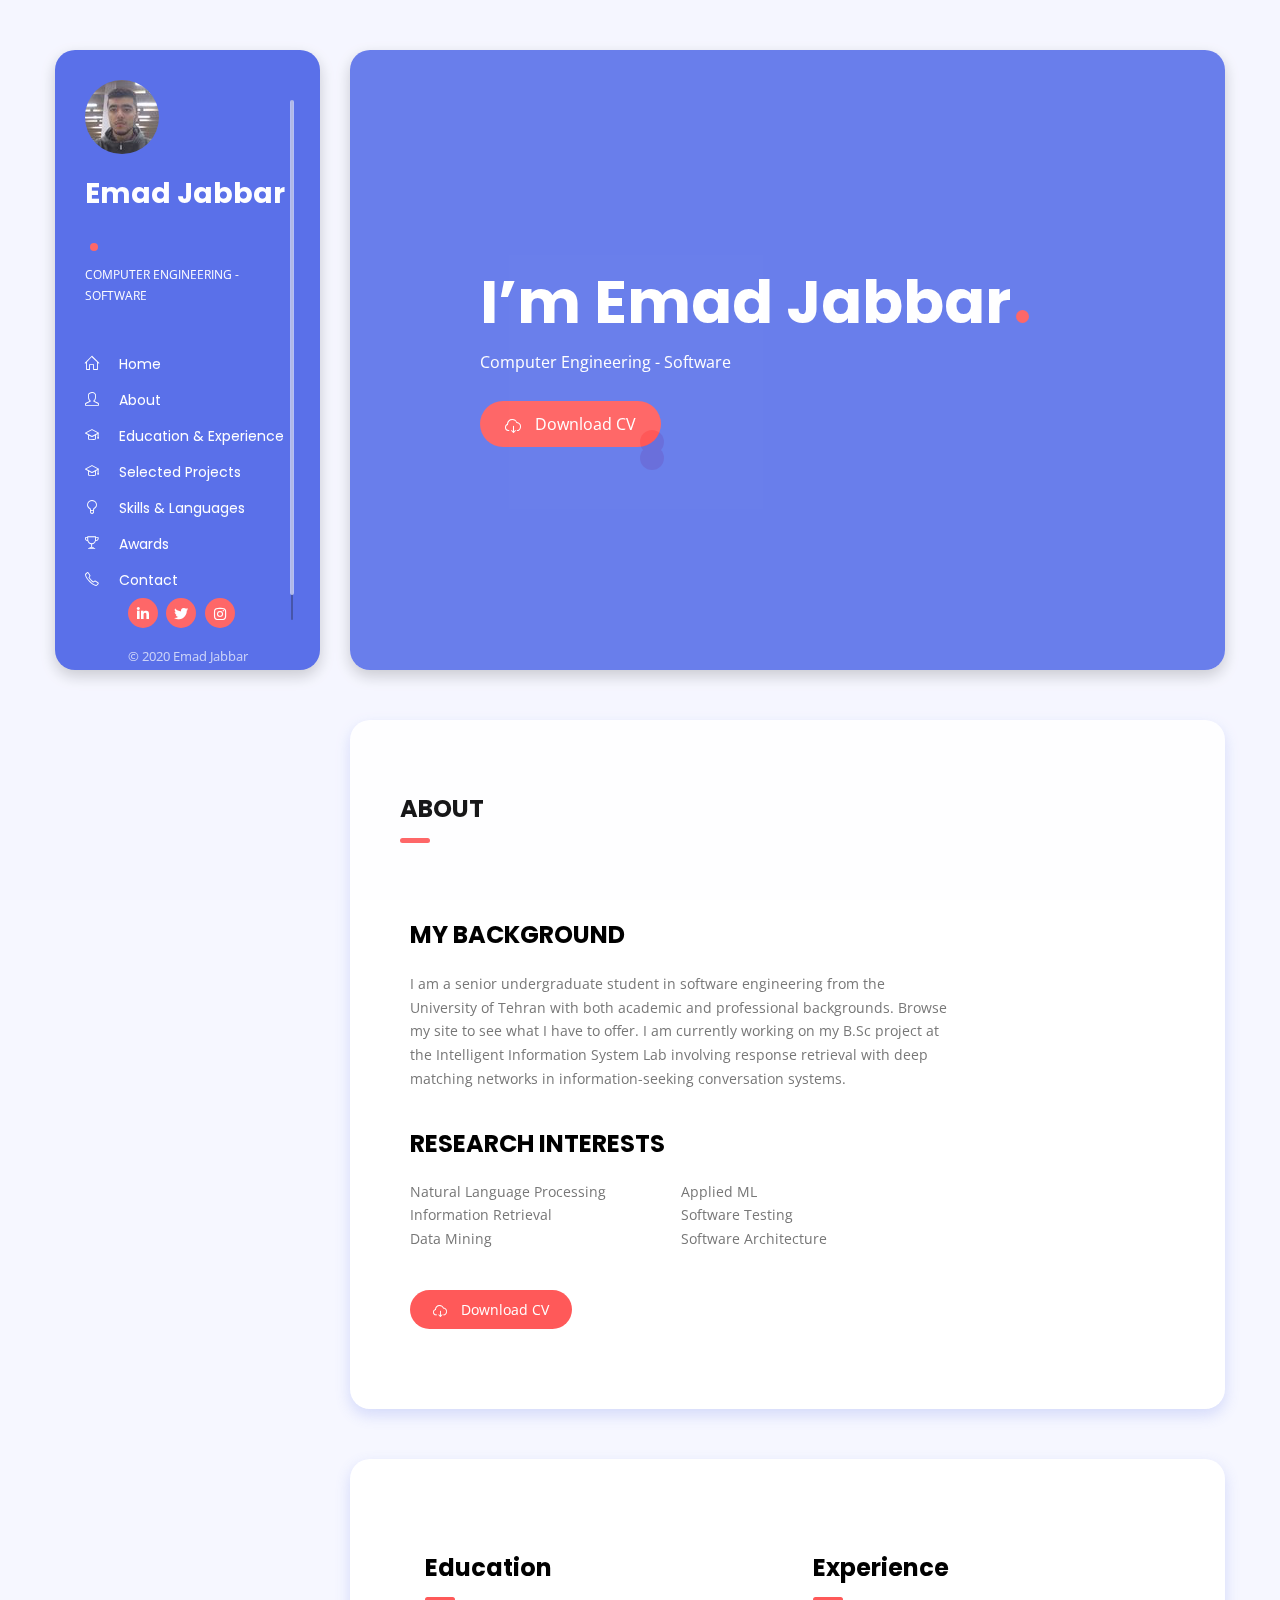
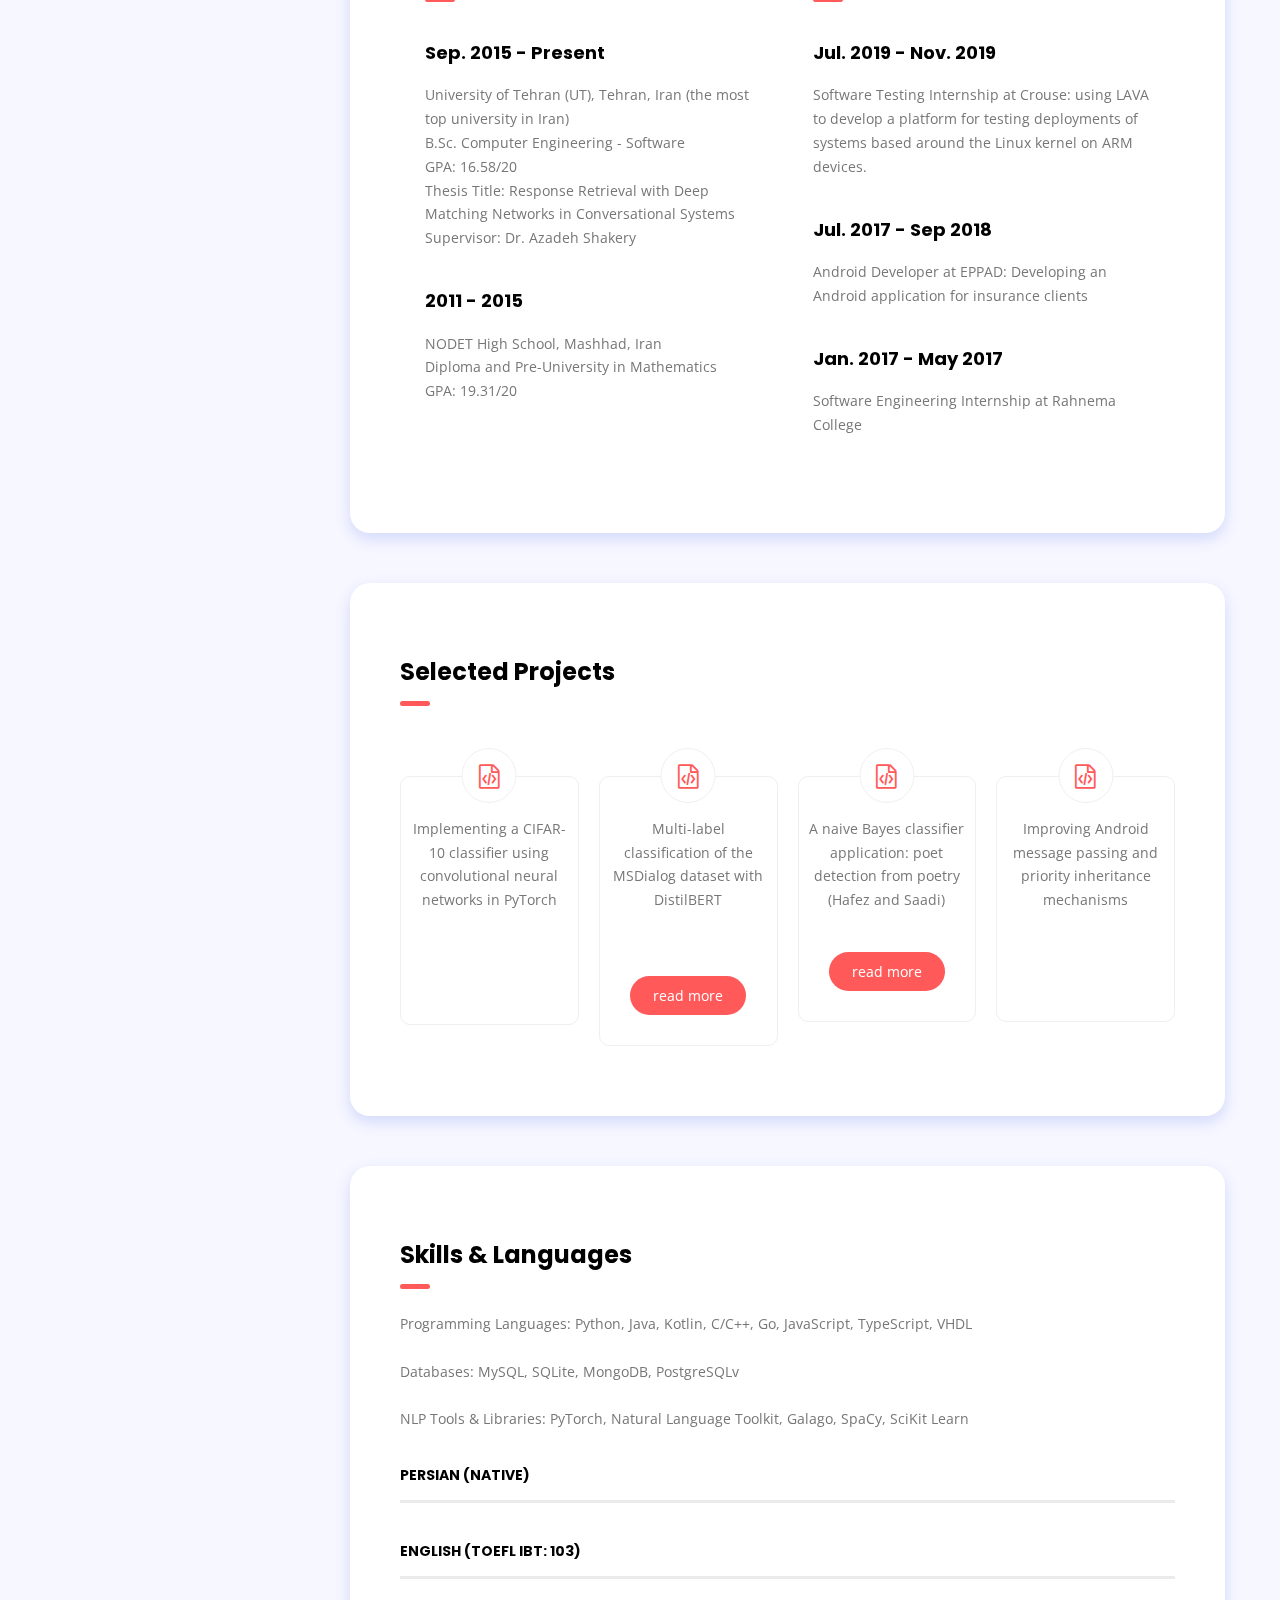
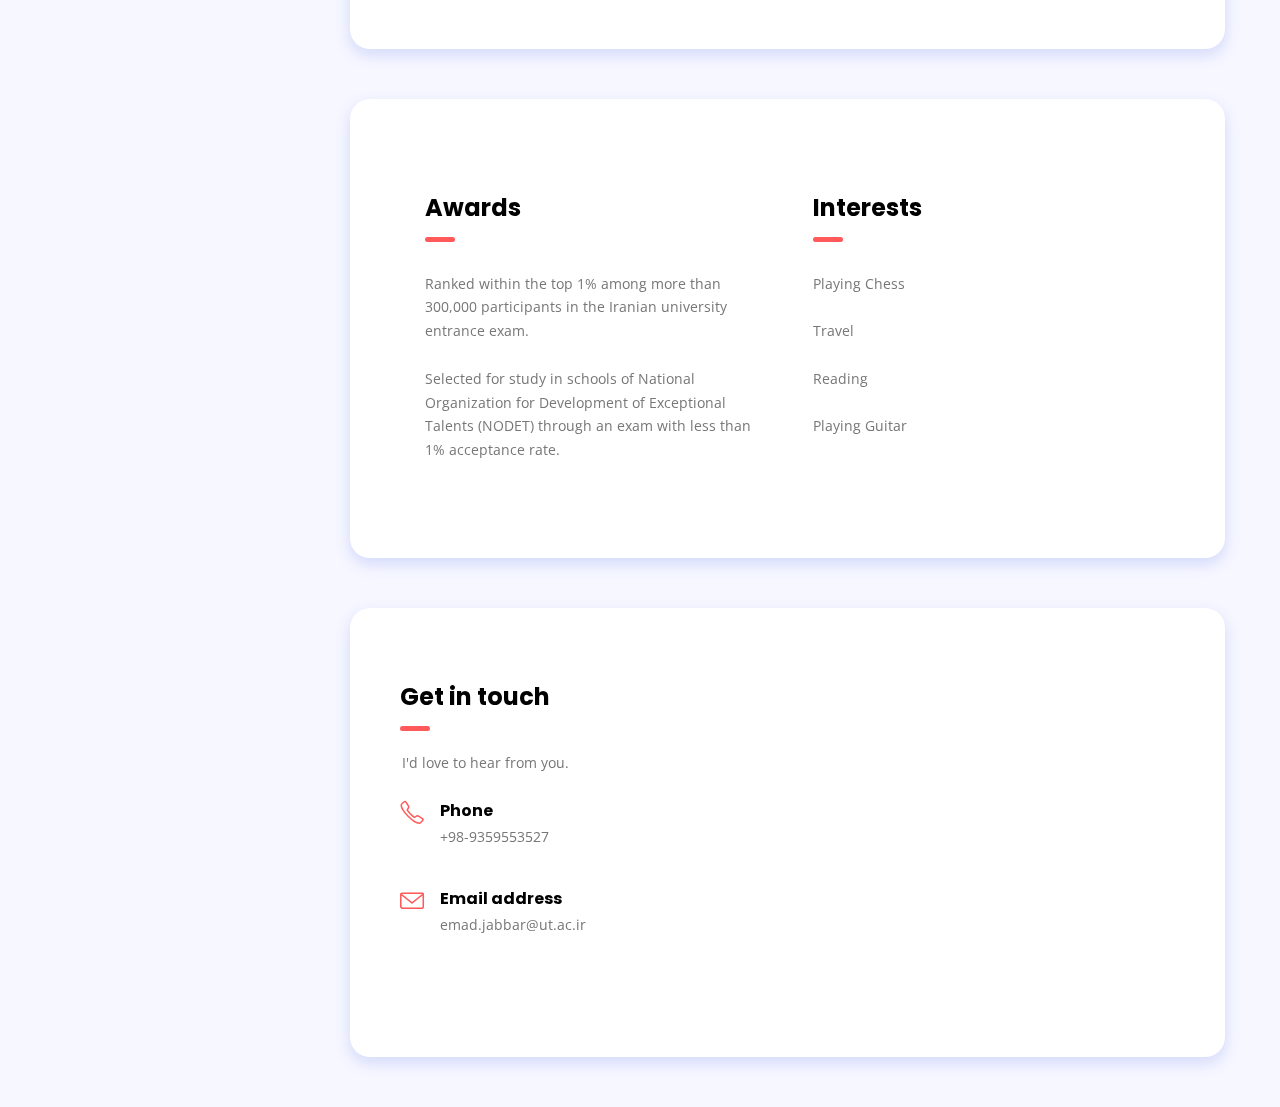
==== index.html @ 661ddefa "lunch website." ====
<!DOCTYPE html>
<html lang="en-US">
<head>
    <meta charset="UTF-8">
    <meta name="viewport" content="width=device-width, initial-scale=1.0">
    <meta http-equiv="X-UA-Compatible" content="IE=edge">
    <link type="text/css" media="all"
          href="wp-content/cache/autoptimize/css/autoptimize_ffd2f6ac1653e947fa9b011e694b544e.css" rel="stylesheet"/>
    <title>Emad Jabbar</title>
    <link rel='dns-prefetch' href='https://fonts.googleapis.com'/>
    <link rel='dns-prefetch' href='https://s.w.org'/>
    <link rel='stylesheet' id='bako-fonts-css'
          href='https://fonts.googleapis.com/css?family=Open+Sans%3A400%2C400i%2C600%2C600i%2C700%2C700i%7CPoppins%3A400%2C400i%2C500%2C500i%2C600%2C600i%2C700%2C700i&amp;ver=1.0.0'
          type='text/css' media='all'/>
    <link rel='stylesheet' id='elementor-global-css'
          href='wp-content/cache/autoptimize/css/autoptimize_single_8831acda318b14a90d5eeceb6f27456d-ver=1555987580.css'
          type='text/css' media='all'/>
    <link rel='stylesheet' id='elementor-post-8-css'
          href='wp-content/cache/autoptimize/css/autoptimize_single_4321933db29f1d79e04d80622da5421e-ver=1555987581.css'
          type='text/css' media='all'/>
    <link rel='stylesheet' id='google-fonts-1-css'
          href='https://fonts.googleapis.com/css?family=Roboto%3A100%2C100italic%2C200%2C200italic%2C300%2C300italic%2C400%2C400italic%2C500%2C500italic%2C600%2C600italic%2C700%2C700italic%2C800%2C800italic%2C900%2C900italic%7CRoboto+Slab%3A100%2C100italic%2C200%2C200italic%2C300%2C300italic%2C400%2C400italic%2C500%2C500italic%2C600%2C600italic%2C700%2C700italic%2C800%2C800italic%2C900%2C900italic%7CPoppins%3A100%2C100italic%2C200%2C200italic%2C300%2C300italic%2C400%2C400italic%2C500%2C500italic%2C600%2C600italic%2C700%2C700italic%2C800%2C800italic%2C900%2C900italic%7COpen+Sans%3A100%2C100italic%2C200%2C200italic%2C300%2C300italic%2C400%2C400italic%2C500%2C500italic%2C600%2C600italic%2C700%2C700italic%2C800%2C800italic%2C900%2C900italic&amp;ver=5.1.4'
          type='text/css' media='all'/>
    <script type='text/javascript' src='wp-includes/js/jquery/jquery-ver=1.12.4.js'></script>
    <link rel='https://api.w.org/' href='wp-json/index.json'/>
    <link rel="EditURI" type="application/rsd+xml" title="RSD" href="xmlrpc.php-rsd.xml"/>
    <link rel="wlwmanifest" type="application/wlwmanifest+xml" href="wp-includes/wlwmanifest.xml"/>
    <meta name="generator" content="WordPress 5.1.4"/>
    <link rel="canonical" href="index.html"/>
    <link rel='shortlink' href='index.html'/>

    <link rel="icon" href="wp-content/static/ej.png" sizes="32x32"/>
    <link rel="icon" href="wp-content/static/ej.png" sizes="192x192"/>
    <link rel="apple-touch-icon-precomposed" href="wp-content/static/ej.png"/>
    <meta name="msapplication-TileImage" content="wp-content/static/ej.png"/>
</head>
<body class="home page-template page-template-page-onepage page-template-page-onepage-php page page-id-8 elementor-default elementor-page elementor-page-8">
<div id="preloader">
    <div class="outer">
        <div class="spinner">
            <div class="dot1"></div>
            <div class="dot2"></div>
        </div>
    </div>
</div>
<div class="site-wrapper">
    <div class="mobile-header py-2 px-3 mt-4">
        <button class="menu-icon mr-2"><span></span> <span></span> <span></span></button>
        <a href="index.html" class="logo">
            <noscript><img src="./wp-content/static/ej.png" alt="Emad Jabbar" class="circle"/></noscript>
            <img src='data:image/svg+xml,%3Csvg%20xmlns=%22http://www.w3.org/2000/svg%22%20viewBox=%220%200%20%20%22%3E%3C/svg%3E'
                 data-src="./wp-content/static/ej.png" alt="Emad Jabbar" class="lazyload circle"/></a> <a
            href="index.html" class="site-title dot ml-2">Emad Jabbar</a></div>
    <header class="left float-left shadow-dark" id="header">
        <button type="button" class="close" aria-label="Close"><span aria-hidden="true">&times;</span></button>
        <div class="header-inner d-flex align-items-start flex-column"><a href="index.html">
            <img class="lazyload"
                 src='data:image/svg+xml,%3Csvg%20xmlns=%22http://www.w3.org/2000/svg%22%20viewBox=%220%200%20%20%22%3E%3C/svg%3E'
                 data-src="./wp-content/static/ej.png" alt="Emad Jabbar"/></a> <a
                href="index.html" class="site-title dot mt-3">Emad Jabbar</a> <span
                class="site-slogan">Computer Engineering - Software</span>
            <nav>
                <ul id="menu-one-page-menu" class="vertical-menu onepage-menu">
                    <li id="menu-item-13" class="menu-item menu-item-type-custom menu-item-object-custom menu-item-13">
                        <a href="#home"><i class="icon-home"></i>Home</a></li>
                    <li id="menu-item-14" class="menu-item menu-item-type-custom menu-item-object-custom menu-item-14">
                        <a href="#about"><i class="icon-user"></i>About</a></li>
                    <li id="menu-item-17" class="menu-item menu-item-type-custom menu-item-object-custom menu-item-17">
                        <a href="#resume"><i class="icon-graduation"></i>Education & Experience</a></li>
                    <li id="menu-item-16" class="menu-item menu-item-type-custom menu-item-object-custom menu-item-16">
                        <a href="#services"><i class="icon-graduation"></i>Selected Projects</a></li>
                    <li id="menu-item-15" class="menu-item menu-item-type-custom menu-item-object-custom menu-item-15">
                        <a href="#skills"><i class="icon-bulb"></i>Skills & Languages</a></li>
                    <li id="menu-item-18" class="menu-item menu-item-type-custom menu-item-object-custom menu-item-18">
                        <a href="#blog"><i class="icon-trophy"></i>Awards</a></li>
                    <li id="menu-item-19" class="menu-item menu-item-type-custom menu-item-object-custom menu-item-19">
                        <a href="#contact"><i class="icon-phone"></i>Contact</a></li>
                </ul>
            </nav>
            <div class="footer mt-auto" style="margin-left: auto;
    margin-right: auto;">
                <ul class="social-icons list-inline">
                    <li class="list-inline-item"><a href="https://www.linkedin.com/in/emad-jabbar-7a3659b6" target="_blank"> <i
                            class="fab fa-linkedin"></i> </a></li>
                    <li class="list-inline-item"><a href="https://twitter.com/_emad_jabbar" target="_blank"> <i
                            class="fab fa-twitter"></i> </a></li>
                    <li class="list-inline-item"><a href="https://www.instagram.com/emad_jabbar97/" target="_blank"> <i
                            class="fab fa-instagram"></i> </a></li>
                </ul>
                <span class="copyright"> © 2020 Emad Jabbar </span></div>
        </div>
    </header>
    <main class="content float-right">
        <div data-elementor-type="post" data-elementor-id="8" class="elementor elementor-8"
             data-elementor-settings="[]">
            <div class="elementor-inner">
                <div class="elementor-section-wrap">
                    <section
                            class="elementor-element elementor-element-bf95336 elementor-section-height-min-height shadow-dark elementor-section-boxed elementor-section-height-default elementor-section-items-middle elementor-section elementor-top-section"
                            data-id="bf95336" data-element_type="section" id="home"
                            data-settings="{&quot;background_background&quot;:&quot;classic&quot;}">
                        <div class="elementor-background-overlay"></div>
                        <div class="elementor-container elementor-column-gap-default">
                            <div class="elementor-row">
                                <div class="elementor-element elementor-element-f2438ee elementor-column elementor-col-100 elementor-top-column"
                                     data-id="f2438ee" data-element_type="column">
                                    <div class="elementor-column-wrap  elementor-element-populated">
                                        <div class="elementor-widget-wrap">
                                            <div class="elementor-element elementor-element-3f69f3f elementor-widget__width-auto elementor-widget elementor-widget-heading"
                                                 data-id="3f69f3f" data-element_type="widget"
                                                 data-widget_type="heading.default">
                                                <div class="elementor-widget-container">
                                                    <h1 class="elementor-heading-title elementor-size-default">
                                                        I’m Emad Jabbar<span class="dot"></span></h1>
                                                </div>
                                            </div>
                                            <div class="elementor-element elementor-element-c15fb9f elementor-widget elementor-widget-text-editor"
                                                 data-id="c15fb9f" data-element_type="widget"
                                                 data-widget_type="text-editor.default">
                                                <div class="elementor-widget-container">
                                                    <div class="elementor-text-editor elementor-clearfix">
                                                        <p>
                                                            Computer Engineering - Software
                                                        </p></div>
                                                </div>
                                            </div>
                                            <div class="elementor-element elementor-element-62c7ffb elementor-widget__width-auto elementor-widget elementor-widget-Emad-button"
                                                 data-id="62c7ffb" data-element_type="widget"
                                                 data-widget_type="Emad-button.default">
                                                <div class="elementor-widget-container"><a href="./wp-content/static/CV.pdf"
                                                                                           class="btn btn-default btn-lg" download>
                                                    <i class="icon-cloud-download"></i> Download CV </a></div>
                                            </div>
                                            <div class="elementor-element elementor-element-113d6f7 elementor-widget__width-auto elementor-widget elementor-widget-Emad-button"
                                                 data-id="113d6f7" data-element_type="widget"
                                                 data-widget_type="Emad-button.default">

                                            </div>
                                        </div>
                                    </div>
                                </div>
                            </div>
                        </div>
                    </section>
                    <section
                            class="elementor-element elementor-element-6d67668 shadow-blue elementor-section-boxed elementor-section-height-default elementor-section-height-default elementor-section elementor-top-section"
                            data-id="6d67668" data-element_type="section" id="about"
                            data-settings="{&quot;background_background&quot;:&quot;classic&quot;}">
                        <div class="elementor-container elementor-column-gap-default">
                            <div class="elementor-row">
                                <div class="elementor-element elementor-element-ede915b elementor-column elementor-col-100 elementor-top-column"
                                     data-id="ede915b" data-element_type="column">
                                    <div class="elementor-column-wrap  elementor-element-populated">
                                        <div class="elementor-widget-wrap">
                                            <div class="elementor-element elementor-element-fd830f6 elementor-widget elementor-widget-Emad-section-title"
                                                 data-id="fd830f6" data-element_type="widget"
                                                 data-widget_type="Emad-section-title.default">
                                                <div class="elementor-widget-container"><h3 class="section-title">
                                                    ABOUT</h3></div>
                                            </div>
                                            <div class="elementor-element elementor-element-a93180a elementor-widget elementor-widget-spacer"
                                                 data-id="a93180a" data-element_type="widget"
                                                 data-widget_type="spacer.default">
                                                <div class="elementor-widget-container">
                                                    <div class="elementor-spacer">
                                                        <div class="elementor-spacer-inner"></div>
                                                    </div>
                                                </div>
                                            </div>
                                            <section
                                                    class="elementor-element elementor-element-28fff55 elementor-section-boxed elementor-section-height-default elementor-section-height-default elementor-section elementor-inner-section"
                                                    data-id="28fff55" data-element_type="section">
                                                <div class="elementor-container elementor-column-gap-default">
                                                    <div class="elementor-row">
                                                        <div class="elementor-element elementor-element-cad0286 elementor-column elementor-col-66 elementor-inner-column"
                                                             data-id="cad0286" data-element_type="column">
                                                            <div class="elementor-column-wrap  elementor-element-populated">
                                                                <div class="elementor-widget-wrap">
                                                                    <div class="elementor-element elementor-element-9c6553d elementor-widget elementor-widget-heading"
                                                                         data-id="9c6553d" data-element_type="widget"
                                                                         data-widget_type="heading.default">
                                                                        <div class="elementor-widget-container"><h2
                                                                                class="elementor-heading-title elementor-size-default">
                                                                            MY BACKGROUND</h2></div>
                                                                    </div>
                                                                    <div class="elementor-element elementor-element-3737e0f elementor-widget elementor-widget-spacer"
                                                                         data-id="3737e0f" data-element_type="widget"
                                                                         data-widget_type="spacer.default">
                                                                        <div class="elementor-widget-container">
                                                                            <div class="elementor-spacer">
                                                                                <div class="elementor-spacer-inner"></div>
                                                                            </div>
                                                                        </div>
                                                                    </div>
                                                                    <div class="elementor-element elementor-element-9d2dba6 elementor-widget elementor-widget-text-editor"
                                                                         data-id="9d2dba6" data-element_type="widget"
                                                                         data-widget_type="text-editor.default">
                                                                        <div class="elementor-widget-container">
                                                                            <div class="elementor-text-editor elementor-clearfix">
                                                                                <p>I am a senior undergraduate student
                                                                                    in software engineering from the
                                                                                    University of Tehran with both
                                                                                    academic and professional
                                                                                    backgrounds. Browse my site to see
                                                                                    what I have to offer.

                                                                                    I am currently working on my B.Sc
                                                                                    project at the Intelligent
                                                                                    Information System Lab involving
                                                                                    response retrieval with deep
                                                                                    matching networks in
                                                                                    information-seeking conversation
                                                                                    systems.</p></div>
                                                                        </div>
                                                                    </div>

                                                                    <div class="elementor-element elementor-element-3737e0f elementor-widget elementor-widget-spacer"
                                                                         data-id="3737e0f" data-element_type="widget"
                                                                         data-widget_type="spacer.default">
                                                                        <div class="elementor-widget-container">
                                                                            <div class="elementor-spacer">
                                                                                <div class="elementor-spacer-inner"></div>
                                                                            </div>
                                                                        </div>
                                                                    </div>

                                                                    <div class="elementor-element elementor-element-9c6553d elementor-widget elementor-widget-heading"
                                                                         data-id="9c6553d" data-element_type="widget"
                                                                         data-widget_type="heading.default">
                                                                        <div class="elementor-widget-container"><h2
                                                                                class="elementor-heading-title elementor-size-default">
                                                                            RESEARCH INTERESTS</h2></div>
                                                                    </div>

                                                                    <div class="elementor-element elementor-element-9d2dba6 elementor-widget elementor-widget-text-editor"
                                                                         data-id="9d2dba6" data-element_type="widget"
                                                                         data-widget_type="text-editor.default">
                                                                        <div class="elementor-widget-container">
                                                                            <div class="elementor-text-editor elementor-clearfix">
                                                                                <div class="elementor-row">
                                                                                    <div class="elementor-element elementor-element-68da637 elementor-column elementor-col-50 elementor-inner-column"
                                                                                         data-id="68da637"
                                                                                         data-element_type="column">
                                                                                        <p><br>Natural Language
                                                                                            Processing

                                                                                            <br>Information Retrieval

                                                                                            <br>Data Mining
                                                                                        </p>
                                                                                    </div>
                                                                                    <div class="elementor-element elementor-element-c7591be elementor-column elementor-col-50 elementor-inner-column"
                                                                                         data-id="c7591be"
                                                                                         data-element_type="column">
                                                                                        <p>
                                                                                            <br>Applied ML

                                                                                            <br>Software Testing

                                                                                            <br>Software Architecture
                                                                                        </p>
                                                                                    </div>
                                                                                </div>
                                                                            </div>
                                                                        </div>
                                                                    </div>

                                                                    <div class="elementor-element elementor-element-e2cbf88 elementor-widget elementor-widget-spacer"
                                                                         data-id="e2cbf88" data-element_type="widget"
                                                                         data-widget_type="spacer.default">
                                                                        <div class="elementor-widget-container">
                                                                            <div class="elementor-spacer">
                                                                                <div class="elementor-spacer-inner"></div>
                                                                            </div>
                                                                        </div>
                                                                    </div>
                                                                    <div class="elementor-element elementor-element-7c95bda elementor-widget__width-auto elementor-widget elementor-widget-Emad-button"
                                                                         data-id="7c95bda" data-element_type="widget"
                                                                         data-widget_type="Emad-button.default">
                                                                        <div class="elementor-widget-container"><a
                                                                                href="./wp-content/static/CV.pdf" class="btn btn-default " download> <i
                                                                                class="icon-cloud-download"></i>
                                                                            Download CV </a></div>
                                                                    </div>
                                                                    <div class="elementor-element elementor-element-b436955 elementor-widget__width-auto elementor-widget elementor-widget-Emad-button"
                                                                         data-id="b436955" data-element_type="widget"
                                                                         data-widget_type="Emad-button.default">

                                                                    </div>
                                                                </div>
                                                            </div>
                                                        </div>
                                                    </div>
                                                </div>
                                            </section>
                                        </div>
                                    </div>
                                </div>
                            </div>
                        </div>
                    </section>
                    <section
                            class="elementor-element elementor-element-6035891 shadow-blue elementor-section-boxed elementor-section-height-default elementor-section-height-default elementor-section elementor-top-section"
                            data-id="6035891" data-element_type="section" id="resume"
                            data-settings="{&quot;background_background&quot;:&quot;classic&quot;}">
                        <div class="elementor-container elementor-column-gap-default">
                            <div class="elementor-row">
                                <div class="elementor-element elementor-element-622d1cb elementor-column elementor-col-100 elementor-top-column"
                                     data-id="622d1cb" data-element_type="column">
                                    <div class="elementor-column-wrap  elementor-element-populated">
                                        <div class="elementor-widget-wrap">
                                            <div class="elementor-element elementor-element-9d2dba6 elementor-widget elementor-widget-text-editor"
                                                 data-id="9d2dba6" data-element_type="widget"
                                                 data-widget_type="text-editor.default">
                                                <div class="elementor-widget-container">
                                                    <div class="elementor-text-editor elementor-clearfix">
                                                        <div class="elementor-row">
                                                            <div class="elementor-element elementor-element-68da637 elementor-column elementor-col-50 elementor-inner-column"
                                                                 data-id="68da637"
                                                                 data-element_type="column"
                                                                 style="margin-right: 25px;margin-left: 25px">

                                                                <div class="entry" style="margin-top: 20px">
                                                                    <div class="elementor-element elementor-element-2430684 elementor-widget elementor-widget-Emad-section-title"
                                                                         data-id="2430684" data-element_type="widget"
                                                                         data-widget_type="Emad-section-title.default">
                                                                        <div class="elementor-widget-container"><h3 class="section-title">
                                                                            Education</h3></div>
                                                                    </div>
                                                                    <div style="margin-top: 40px"><h4 class="mt-0" >Sep. 2015 - Present</h4>
                                                                        <p> University of Tehran (UT), Tehran, Iran (the most top university in Iran)

                                                                            <br>B.Sc. Computer Engineering - Software

                                                                            <br>GPA: 16.58/20

                                                                            <br>Thesis Title: Response Retrieval with Deep Matching Networks in Conversational Systems
                                                                            <br>Supervisor: Dr. Azadeh Shakery</p></div>

                                                                    <div style="margin-top: 40px"><h4 class="mt-0" >2011 - 2015</h4>
                                                                        <p>
                                                                            NODET High School, Mashhad, Iran

                                                                            <br>Diploma and Pre-University in Mathematics

                                                                            <br>GPA: 19.31/20</p></div>
                                                                </div>
                                                            </div>
                                                            <div class="elementor-element elementor-element-68da637 elementor-column elementor-col-50 elementor-inner-column"
                                                                 data-id="68da637"
                                                                 data-element_type="column"
                                                                 style="margin-right: 25px;margin-left: 25px">

                                                                <div class="entry" style="margin-top: 20px">
                                                                    <div class="elementor-element elementor-element-2430684 elementor-widget elementor-widget-Emad-section-title"
                                                                         data-id="2430684" data-element_type="widget"
                                                                         data-widget_type="Emad-section-title.default">
                                                                        <div class="elementor-widget-container"><h3 class="section-title">
                                                                            Experience</h3></div>
                                                                    </div>
                                                                    <div style="margin-top: 40px"><h4 class="mt-0" >Jul. 2019 - Nov. 2019</h4>
                                                                        <p>
                                                                            Software Testing Internship at Crouse: using LAVA to develop a platform for testing deployments of systems
                                                                            based around the Linux kernel on ARM devices.</p></div>

                                                                    <div style="margin-top: 40px"><h4 class="mt-0" >Jul. 2017 - Sep 2018</h4>
                                                                        <p>
                                                                            Android Developer at EPPAD: Developing an Android application for insurance clients

                                                                        </p></div>
                                                                    <div style="margin-top: 40px"><h4 class="mt-0" >Jan. 2017 - May 2017</h4>
                                                                        <p>
                                                                            Software Engineering Internship at Rahnema College

                                                                        </p></div>
                                                                </div>
                                                            </div>
                                                        </div>
                                                    </div>
                                                </div>
                                            </div>
                                            <!--                                            <div class="elementor-element elementor-element-dc80888 elementor-widget elementor-widget-Emad-timeline"-->
                                            <!--                                                 data-id="dc80888" data-element_type="widget"-->
                                            <!--                                                 data-widget_type="Emad-timeline.default">-->
                                            <!--                                                <div class="elementor-widget-container">-->
                                            <!--                                                    <div class="timeline">-->
                                            <!--                                                        <div class="entry">-->
                                            <!--                                                            <div class="title"><span>2019 - Present</span></div>-->
                                            <!--                                                            <div class="body"><h4 class="mt-0">Academic Degree</h4>-->
                                            <!--                                                                <p>Lorem ipsum dolor sit amet consectetuer adipiscing-->
                                            <!--                                                                    elit aenean commodo ligula eget dolor aenean-->
                                            <!--                                                                    massa.</p></div>-->
                                            <!--                                                        </div>-->
                                            <!--                                                        <div class="entry">-->
                                            <!--                                                            <div class="title"><span>2018 - 2015</span></div>-->
                                            <!--                                                            <div class="body"><h4 class="mt-0">Bachelor’s Degree</h4>-->
                                            <!--                                                                <p>Lorem ipsum dolor sit amet consectetuer adipiscing-->
                                            <!--                                                                    elit aenean commodo ligula eget dolor aenean-->
                                            <!--                                                                    massa.</p></div>-->
                                            <!--                                                        </div>-->
                                            <!--                                                        <div class="entry">-->
                                            <!--                                                            <div class="title"><span>2015 - 2012</span></div>-->
                                            <!--                                                            <div class="body"><h4 class="mt-0">Honours Degree</h4>-->
                                            <!--                                                                <p>Lorem ipsum dolor sit amet consectetuer adipiscing-->
                                            <!--                                                                    elit aenean commodo ligula eget dolor aenean-->
                                            <!--                                                                    massa.</p></div>-->
                                            <!--                                                        </div>-->
                                            <!--                                                        <span class="timeline-line"></span></div>-->
                                            <!--                                                </div>-->
                                            <!--                                            </div>-->
                                        </div>
                                    </div>
                                </div>
                            </div>
                        </div>
                    </section>
                    <section
                            class="elementor-element elementor-element-d37343a shadow-blue elementor-section-boxed elementor-section-height-default elementor-section-height-default elementor-section elementor-top-section"
                            data-id="d37343a" data-element_type="section" id="services"
                            data-settings="{&quot;background_background&quot;:&quot;classic&quot;}">
                        <div class="elementor-container elementor-column-gap-default">
                            <div class="elementor-row">
                                <div class="elementor-element elementor-element-816c7b4 elementor-column elementor-col-100 elementor-top-column"
                                     data-id="816c7b4" data-element_type="column">
                                    <div class="elementor-column-wrap  elementor-element-populated">
                                        <div class="elementor-widget-wrap">
                                            <div class="elementor-element elementor-element-f2334b4 elementor-widget elementor-widget-Emad-section-title"
                                                 data-id="f2334b4" data-element_type="widget"
                                                 data-widget_type="Emad-section-title.default">
                                                <div class="elementor-widget-container"><h3 class="section-title">
                                                    Selected Projects
                                                </h3></div>
                                            </div>
                                            <div class="elementor-element elementor-element-bcb34d9 elementor-widget elementor-widget-spacer"
                                                 data-id="bcb34d9" data-element_type="widget"
                                                 data-widget_type="spacer.default">
                                                <div class="elementor-widget-container">
                                                    <div class="elementor-spacer">
                                                        <div class="elementor-spacer-inner"></div>
                                                    </div>
                                                </div>
                                            </div>
                                            <section
                                                    class="elementor-element elementor-element-914e9ba elementor-section-full_width elementor-section-height-default elementor-section-height-default elementor-section elementor-inner-section"
                                                    data-id="914e9ba" data-element_type="section">
                                                <div class="elementor-container elementor-column-gap-default">
                                                    <div class="elementor-row">

                                                        <div class="elementor-column-wrap  elementor-element-populated" style="margin-left: 10px;margin-right: 10px">
                                                            <div class="elementor-widget-wrap">
                                                                <div class="elementor-element elementor-element-a68a87f elementor-widget elementor-widget-Emad-price"
                                                                     data-id="a68a87f" data-element_type="widget"
                                                                     data-widget_type="Emad-price.default">
                                                                    <div class="elementor-widget-container">
                                                                        <div class="price-item text-center "><i
                                                                                class="fa fa-file-code-o"></i>
                                                                            <div class="price-content">
                                                                                <p style="margin: 10px">Implementing a CIFAR-10 classifier using convolutional neural networks in PyTorch</p>
                                                                                <br>
                                                                            </div>
                                                                            <a href="#" class="btn btn-default" style="visibility: hidden"></a></div>
                                                                    </div>
                                                                </div>
                                                            </div>
                                                        </div>

                                                        <div class="elementor-column-wrap  elementor-element-populated" style="margin-left: 10px;margin-right: 10px">
                                                            <div class="elementor-widget-wrap">
                                                                <div class="elementor-element elementor-element-a68a87f elementor-widget elementor-widget-Emad-price"
                                                                     data-id="a68a87f" data-element_type="widget"
                                                                     data-widget_type="Emad-price.default">
                                                                    <div class="elementor-widget-container">
                                                                        <div class="price-item text-center "><i
                                                                                class="fa fa-file-code-o"></i>
                                                                            <div class="price-content">
                                                                                <p style="margin: 10px">Multi-label classification of the MSDialog dataset with DistilBERT <br><br></p>
                                                                            </div>
                                                                            <a href="projects/distill/index.html" class="btn btn-default">read more</a></div>
                                                                    </div>
                                                                </div>
                                                            </div>
                                                        </div>

                                                        <div class="elementor-column-wrap  elementor-element-populated" style="margin-left: 10px;margin-right: 10px">
                                                            <div class="elementor-widget-wrap">
                                                                <div class="elementor-element elementor-element-a68a87f elementor-widget elementor-widget-Emad-price"
                                                                     data-id="a68a87f" data-element_type="widget"
                                                                     data-widget_type="Emad-price.default">
                                                                    <div class="elementor-widget-container">
                                                                        <div class="price-item text-center "><i
                                                                                class="fa fa-file-code-o"></i>
                                                                            <div class="price-content">
                                                                                <p style="margin: 10px">A naive Bayes classifier application: poet detection from poetry (Hafez and Saadi)</p>
                                                                            </div>
                                                                            <a href="projects/naive/index.html" class="btn btn-default">read more</a></div>
                                                                    </div>
                                                                </div>
                                                            </div>
                                                        </div>
                                                        <div class="elementor-column-wrap  elementor-element-populated" style="margin-left: 10px;margin-right: 10px">
                                                            <div class="elementor-widget-wrap">
                                                                <div class="elementor-element elementor-element-a68a87f elementor-widget elementor-widget-Emad-price"
                                                                     data-id="a68a87f" data-element_type="widget"
                                                                     data-widget_type="Emad-price.default">
                                                                    <div class="elementor-widget-container">
                                                                        <div class="price-item text-center "><i
                                                                                class="fa fa-file-code-o"></i>
                                                                            <div class="price-content">
                                                                                <p style="margin: 10px">Improving Android message passing and priority inheritance mechanisms</p>
                                                                            </div>
                                                                            <a href="#" class="btn btn-default" style="visibility: hidden">Get
                                                                                Started</a></div>
                                                                    </div>
                                                                </div>
                                                            </div>
                                                        </div>

                                                    </div>
                                                </div>
                                            </section>
                                        </div>
                                    </div>
                                </div>
                            </div>
                        </div>
                    </section>
                    <section
                            class="elementor-element elementor-element-5db37a3 shadow-blue elementor-section-boxed elementor-section-height-default elementor-section-height-default elementor-section elementor-top-section"
                            data-id="5db37a3" data-element_type="section" id="skills"
                            data-settings="{&quot;background_background&quot;:&quot;classic&quot;}">
                        <div class="elementor-container elementor-column-gap-default">
                            <div class="elementor-row">
                                <div class="elementor-element elementor-element-beac6dc elementor-column elementor-col-100 elementor-top-column"
                                     data-id="beac6dc" data-element_type="column">
                                    <div class="elementor-column-wrap  elementor-element-populated">
                                        <div class="elementor-widget-wrap">
                                            <div class="elementor-element elementor-element-b29a76a elementor-widget elementor-widget-Emad-section-title"
                                                 data-id="b29a76a" data-element_type="widget"
                                                 data-widget_type="Emad-section-title.default">
                                                <div class="elementor-widget-container"><h3 class="section-title">Skills & Languages</h3></div>
                                            </div>
                                            <div class="elementor-element elementor-element-3695189 elementor-widget elementor-widget-text-editor"
                                                 data-id="3695189" data-element_type="widget"
                                                 data-widget_type="text-editor.default">
                                                <div class="elementor-widget-container">
                                                    <div class="elementor-text-editor elementor-clearfix"><p>
                                                        <br>Programming Languages: Python, Java, Kotlin, C/C++, Go, JavaScript, TypeScript, VHDL
                                                        <br>
                                                        <br>Databases: MySQL, SQLite, MongoDB, PostgreSQLv
                                                        <br>
                                                        <br>NLP Tools & Libraries: PyTorch, Natural Language Toolkit, Galago, SpaCy, SciKit Learn</p></div>
                                                </div>
                                            </div>
                                            <div class="elementor-element elementor-element-55337b5 elementor-widget elementor-widget-spacer"
                                                 data-id="55337b5" data-element_type="widget"
                                                 data-widget_type="spacer.default">
                                                <div class="elementor-widget-container">
                                                    <div class="elementor-spacer">
                                                        <div class="elementor-spacer-inner"></div>
                                                    </div>
                                                </div>
                                            </div>
                                            <section
                                                    class="elementor-element elementor-element-5c34dc1 elementor-section-boxed elementor-section-height-default elementor-section-height-default elementor-section elementor-inner-section"
                                                    data-id="5c34dc1" data-element_type="section">
                                                <div class="elementor-container elementor-column-gap-no">
                                                    <div class="elementor-row">
                                                        <div class="elementor-widget-wrap">
                                                            <div class="elementor-element elementor-element-d20b90f elementor-widget elementor-widget-Emad-skill"
                                                                 data-id="d20b90f" data-element_type="widget"
                                                                 data-widget_type="Emad-skill.default">
                                                                <div class="elementor-widget-container">
                                                                    <div class="skill-item">
                                                                        <div class="skill-info clearfix"><h4
                                                                                class="float-left mb-3 mt-0">
                                                                            Persian (Native)</h4>
                                                                        </div>
                                                                        <div class="progress">
                                                                            <div class="progress-bar"
                                                                                 role="progressbar"
                                                                                 aria-valuemin="0"
                                                                                 aria-valuemax="100"
                                                                                 aria-valuenow="100"></div>
                                                                        </div>
                                                                    </div>
                                                                </div>
                                                            </div>
                                                            <div class="elementor-element elementor-element-5ea9c25 elementor-widget elementor-widget-spacer"
                                                                 data-id="5ea9c25" data-element_type="widget"
                                                                 data-widget_type="spacer.default">
                                                                <div class="elementor-widget-container">
                                                                    <div class="elementor-spacer">
                                                                        <div class="elementor-spacer-inner"></div>
                                                                    </div>
                                                                </div>
                                                            </div>
                                                            <div class="elementor-element elementor-element-8f71e07 elementor-widget elementor-widget-Emad-skill"
                                                                 data-id="8f71e07" data-element_type="widget"
                                                                 data-widget_type="Emad-skill.default">
                                                                <div class="elementor-widget-container">
                                                                    <div class="skill-item">
                                                                        <div class="skill-info clearfix"><h4
                                                                                class="float-left mb-3 mt-0">
                                                                            English (Toefl iBT: 103)</h4>
                                                                        </div>
                                                                        <div class="progress">
                                                                            <div class="progress-bar"
                                                                                 role="progressbar"
                                                                                 aria-valuemin="0"
                                                                                 aria-valuemax="100"
                                                                                 aria-valuenow="95"></div>
                                                                        </div>
                                                                    </div>
                                                                </div>
                                                            </div>
                                                        </div>
                                                    </div>
                                                </div>
                                            </section>
                                        </div>
                                    </div>
                                </div>
                            </div>
                        </div>
                    </section>
                    <section
                            class="elementor-element elementor-element-c2eb944 shadow-blue elementor-section-boxed elementor-section-height-default elementor-section-height-default elementor-section elementor-top-section"
                            data-id="c2eb944" data-element_type="section" id="blog"
                            data-settings="{&quot;background_background&quot;:&quot;classic&quot;}">
                        <div class="elementor-container elementor-column-gap-default">
                            <div class="elementor-row">
                                <div class="elementor-element elementor-element-2c202f3 elementor-column elementor-col-100 elementor-top-column"
                                     data-id="2c202f3" data-element_type="column">
                                    <div class="elementor-column-wrap  elementor-element-populated">
                                        <div class="elementor-widget-wrap">
                                            <div class="elementor-row">
                                                <div class="elementor-element elementor-element-68da637 elementor-column elementor-col-50 elementor-inner-column"
                                                     data-id="68da637"
                                                     data-element_type="column"
                                                     style="margin-right: 25px;margin-left: 25px">

                                                    <div class="entry" style="margin-top: 20px">
                                                        <div class="elementor-element elementor-element-2430684 elementor-widget elementor-widget-Emad-section-title"
                                                             data-id="2430684" data-element_type="widget"
                                                             data-widget_type="Emad-section-title.default">
                                                            <div class="elementor-widget-container"><h3 class="section-title">
                                                                Awards</h3></div>
                                                        </div>
                                                        <p style="margin-top: 30px">
                                                            Ranked within the top 1% among more than 300,000 participants in the Iranian university entrance exam.
                                                            <br>
                                                            <br>
                                                            Selected for study in schools of National Organization for Development of Exceptional Talents (NODET) through an exam with less than 1% acceptance rate.</p>
                                                    </div>
                                                </div>
                                                <div class="elementor-element elementor-element-68da637 elementor-column elementor-col-50 elementor-inner-column"
                                                     data-id="68da637"
                                                     data-element_type="column"
                                                     style="margin-right: 25px;margin-left: 25px">

                                                    <div class="entry" style="margin-top: 20px">
                                                        <div class="elementor-element elementor-element-2430684 elementor-widget elementor-widget-Emad-section-title"
                                                             data-id="2430684" data-element_type="widget"
                                                             data-widget_type="Emad-section-title.default">
                                                            <div class="elementor-widget-container"><h3 class="section-title">
                                                                Interests</h3></div>
                                                        </div>
                                                        <p style="margin-top: 30px">
                                                            Playing Chess
                                                            <br>
                                                            <br>
                                                            Travel
                                                            <br>
                                                            <br>
                                                            Reading
                                                            <br>
                                                            <br>
                                                            Playing Guitar</p>
                                                    </div>
                                                </div>
                                            </div>
                                        </div>
                                    </div>
                                </div>
                            </div>
                        </div>
                    </section>
                    <section
                            class="elementor-element elementor-element-688b47d shadow-blue elementor-section-boxed elementor-section-height-default elementor-section-height-default elementor-section elementor-top-section"
                            data-id="688b47d" data-element_type="section" id="contact"
                            data-settings="{&quot;background_background&quot;:&quot;classic&quot;}">
                        <div class="elementor-container elementor-column-gap-default">
                            <div class="elementor-row">
                                <div class="elementor-element elementor-element-91ecb8a elementor-column elementor-col-100 elementor-top-column"
                                     data-id="91ecb8a" data-element_type="column">
                                    <div class="elementor-column-wrap  elementor-element-populated">
                                        <div class="elementor-widget-wrap">
                                            <div class="elementor-element elementor-element-59c6a94 elementor-widget elementor-widget-Emad-section-title"
                                                 data-id="59c6a94" data-element_type="widget"
                                                 data-widget_type="Emad-section-title.default">
                                                <div class="elementor-widget-container"><h3 class="section-title">Get in touch</h3></div>
                                                <p style="margin-top: 20px;margin-left: 12px">I'd love to hear from you.</p>
                                            </div>
                                            <section
                                                    class="elementor-element elementor-element-32eaa98 elementor-section-boxed elementor-section-height-default elementor-section-height-default elementor-section elementor-inner-section"
                                                    data-id="32eaa98" data-element_type="section">
                                                <div class="elementor-container elementor-column-gap-default">
                                                    <div class="elementor-row">
                                                        <div class="elementor-element elementor-element-3f4ccb2 elementor-column elementor-col-33 elementor-inner-column"
                                                             data-id="3f4ccb2" data-element_type="column">
                                                            <div class="elementor-column-wrap  elementor-element-populated">
                                                                <div class="elementor-widget-wrap">
                                                                    <div class="elementor-element elementor-element-fca804d elementor-widget elementor-widget-Emad-contact"
                                                                         data-id="fca804d" data-element_type="widget"
                                                                         data-widget_type="Emad-contact.default">
                                                                        <div class="elementor-widget-container">
                                                                            <div class="contact-info"><i
                                                                                    class="icon-phone"></i>
                                                                                <div class="details"><h5>Phone</h5>
                                                                                    <span>+98-9359553527</span></div>
                                                                            </div>
                                                                        </div>
                                                                    </div>
                                                                    <div class="elementor-element elementor-element-c5713f0 elementor-widget elementor-widget-spacer"
                                                                         data-id="c5713f0" data-element_type="widget"
                                                                         data-widget_type="spacer.default">
                                                                        <div class="elementor-widget-container">
                                                                            <div class="elementor-spacer">
                                                                                <div class="elementor-spacer-inner"></div>
                                                                            </div>
                                                                        </div>
                                                                    </div>
                                                                    <div class="elementor-element elementor-element-447fdff elementor-widget elementor-widget-Emad-contact"
                                                                         data-id="447fdff" data-element_type="widget"
                                                                         data-widget_type="Emad-contact.default">
                                                                        <div class="elementor-widget-container">
                                                                            <div class="contact-info"><i
                                                                                    class="icon-envelope"></i>
                                                                                <div class="details"><h5>Email address</h5>
                                                                                    <span>emad.jabbar@ut.ac.ir</span></div>
                                                                            </div>
                                                                        </div>
                                                                    </div>
                                                                    <div class="elementor-element elementor-element-e7f3dd5 elementor-widget elementor-widget-spacer"
                                                                         data-id="e7f3dd5" data-element_type="widget"
                                                                         data-widget_type="spacer.default">
                                                                        <div class="elementor-widget-container">
                                                                            <div class="elementor-spacer">
                                                                                <div class="elementor-spacer-inner"></div>
                                                                            </div>
                                                                        </div>
                                                                    </div>
                                                                </div>
                                                            </div>
                                                        </div>
                                                        <div class="elementor-element elementor-element-ad7c6f4 elementor-column elementor-col-66 elementor-inner-column"
                                                             data-id="ad7c6f4" data-element_type="column">
                                                            <div class="elementor-column-wrap  elementor-element-populated">
                                                                <div class="elementor-widget-wrap">
                                                                    <div class="elementor-element elementor-element-503edda elementor-widget elementor-widget-spacer"
                                                                         data-id="503edda" data-element_type="widget"
                                                                         data-widget_type="spacer.default">
                                                                        <div class="elementor-widget-container">
                                                                            <div class="elementor-spacer">
                                                                                <div class="elementor-spacer-inner"></div>
                                                                            </div>
                                                                        </div>
                                                                    </div>

                                                                </div>
                                                            </div>
                                                        </div>
                                                    </div>
                                                </div>
                                            </section>
                                        </div>
                                    </div>
                                </div>
                            </div>
                        </div>
                    </section>
                </div>
            </div>
        </div>
    </main>
</div>
<a href="javascript:" id="return-to-top"><i class="fa fa-chevron-up"></i></a>
<noscript>
    <style>.lazyload {
        display: none;
    }</style>
</noscript>
<script data-noptimize="1">window.lazySizesConfig = window.lazySizesConfig || {};
window.lazySizesConfig.loadMode = 1;</script>
<script async data-noptimize="1" src='wp-content/plugins/autoptimize/classes/external/js/lazysizes.min.js'></script>
<script type='text/javascript'>var elementorFrontendConfig = {
    "environmentMode": {"edit": false, "wpPreview": false},
    "is_rtl": false,
    "breakpoints": {"xs": 0, "sm": 480, "md": 768, "lg": 1025, "xl": 1440, "xxl": 1600},
    "version": "2.5.14",
    "settings": {
        "page": [],
        "general": {"elementor_global_image_lightbox": "yes", "elementor_enable_lightbox_in_editor": "yes"}
    },
    "post": {"id": 8, "title": "Home Page", "excerpt": ""}
};</script>
<script type="text/javascript" defer
        src="wp-content/cache/autoptimize/js/autoptimize_51e183026f14099f4a80ba4ed3ce49a8.js"></script>
</body>
</html>
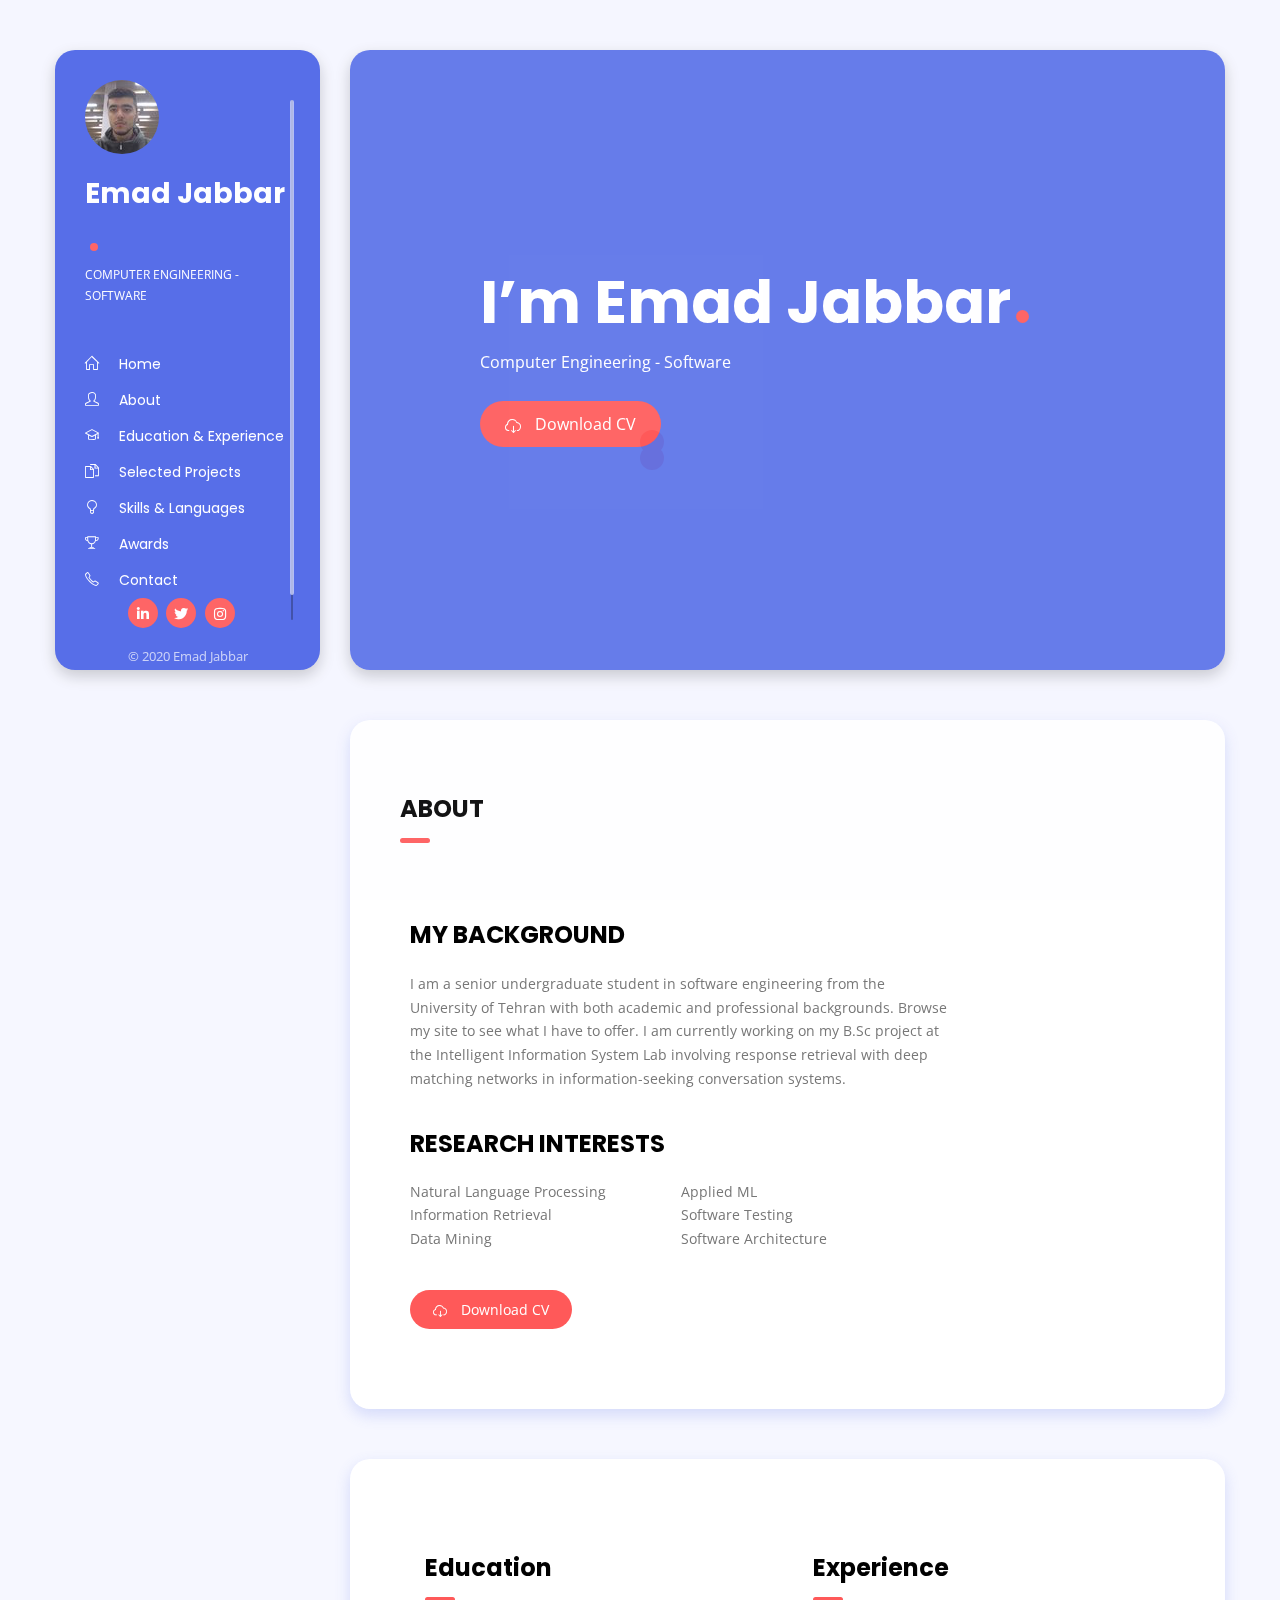
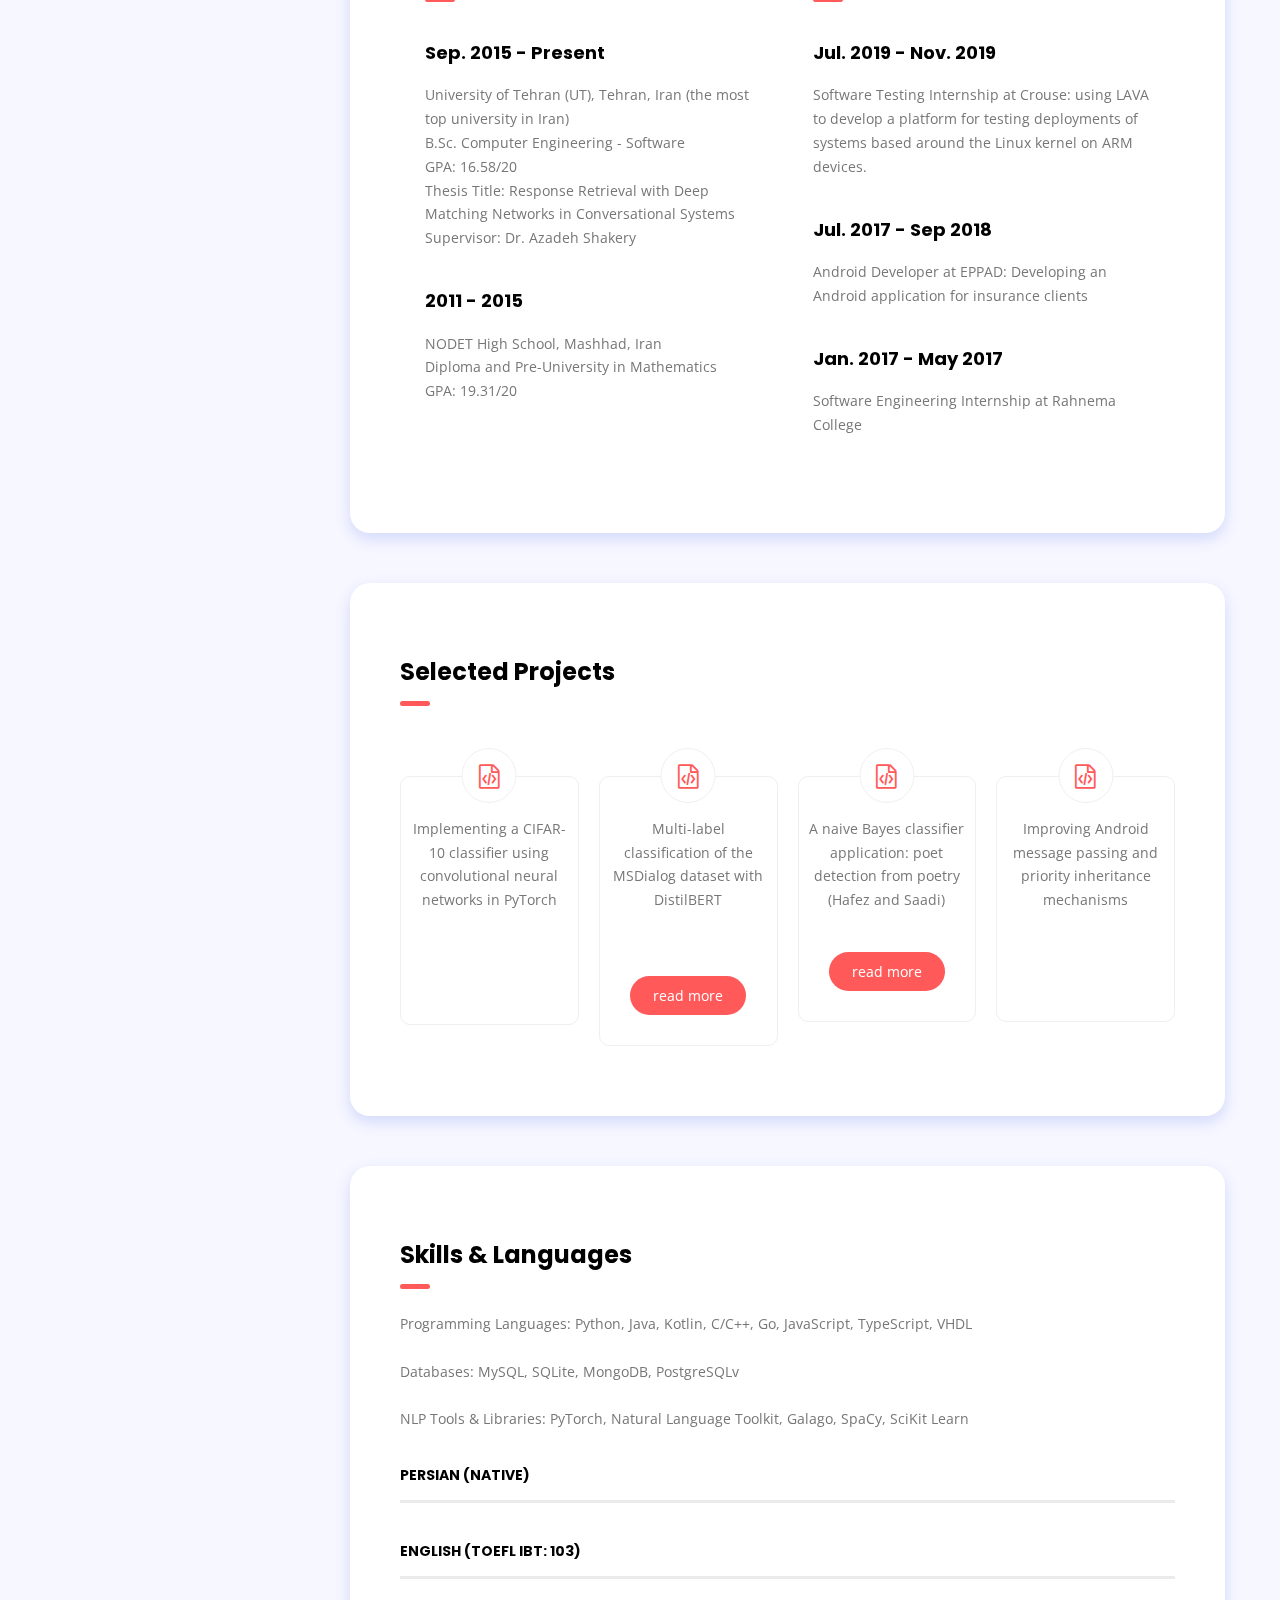
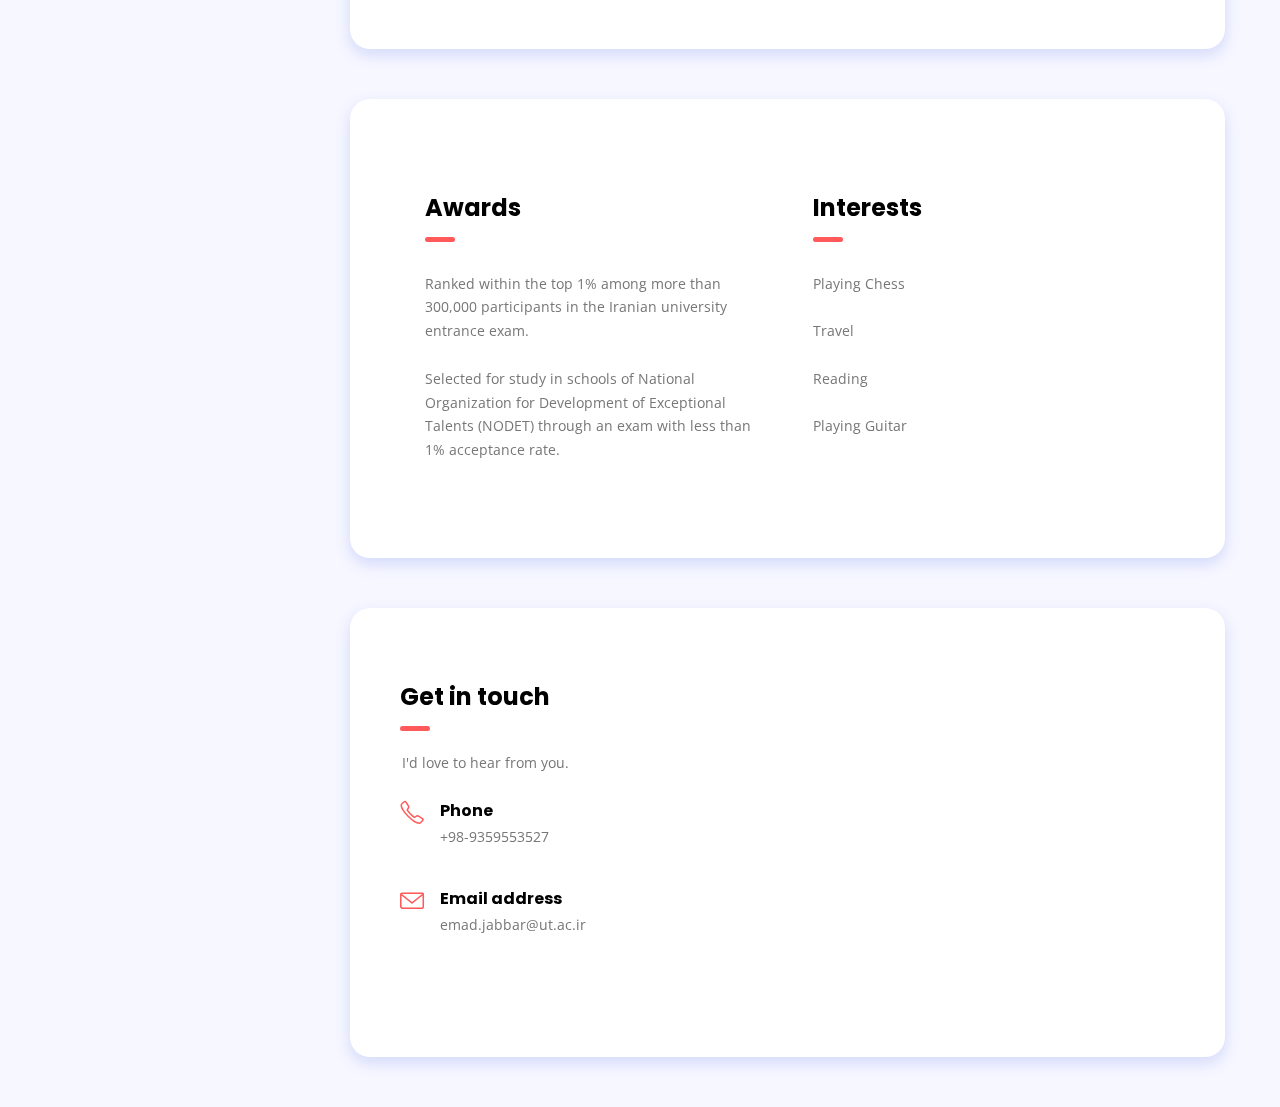
==== commit f461ba64: "edit CV file & fix projects icon." ====
--- a/index.html
+++ b/index.html
@@ -68,7 +68,7 @@
                     <li id="menu-item-17" class="menu-item menu-item-type-custom menu-item-object-custom menu-item-17">
                         <a href="#resume"><i class="icon-graduation"></i>Education & Experience</a></li>
                     <li id="menu-item-16" class="menu-item menu-item-type-custom menu-item-object-custom menu-item-16">
-                        <a href="#services"><i class="icon-graduation"></i>Selected Projects</a></li>
+                        <a href="#services"><i class="icon-docs"></i>Selected Projects</a></li>
                     <li id="menu-item-15" class="menu-item menu-item-type-custom menu-item-object-custom menu-item-15">
                         <a href="#skills"><i class="icon-bulb"></i>Skills & Languages</a></li>
                     <li id="menu-item-18" class="menu-item menu-item-type-custom menu-item-object-custom menu-item-18">
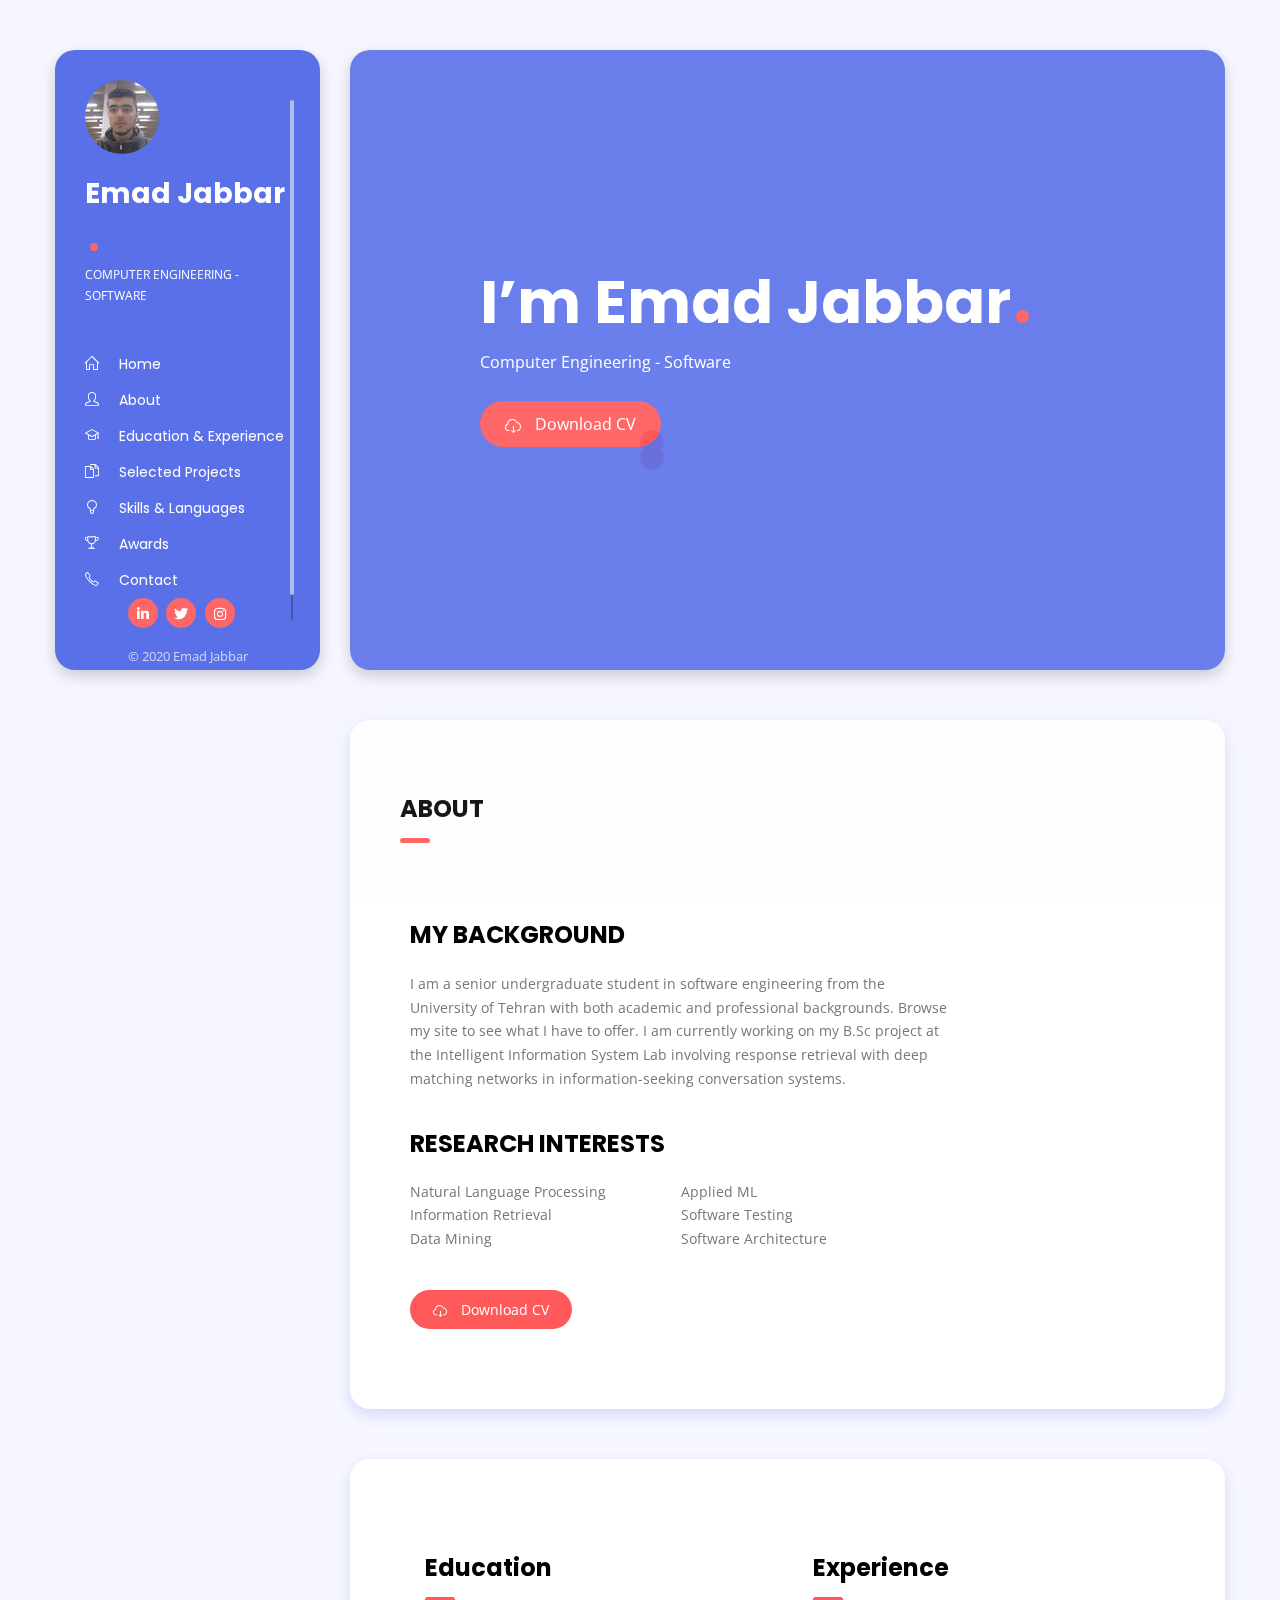
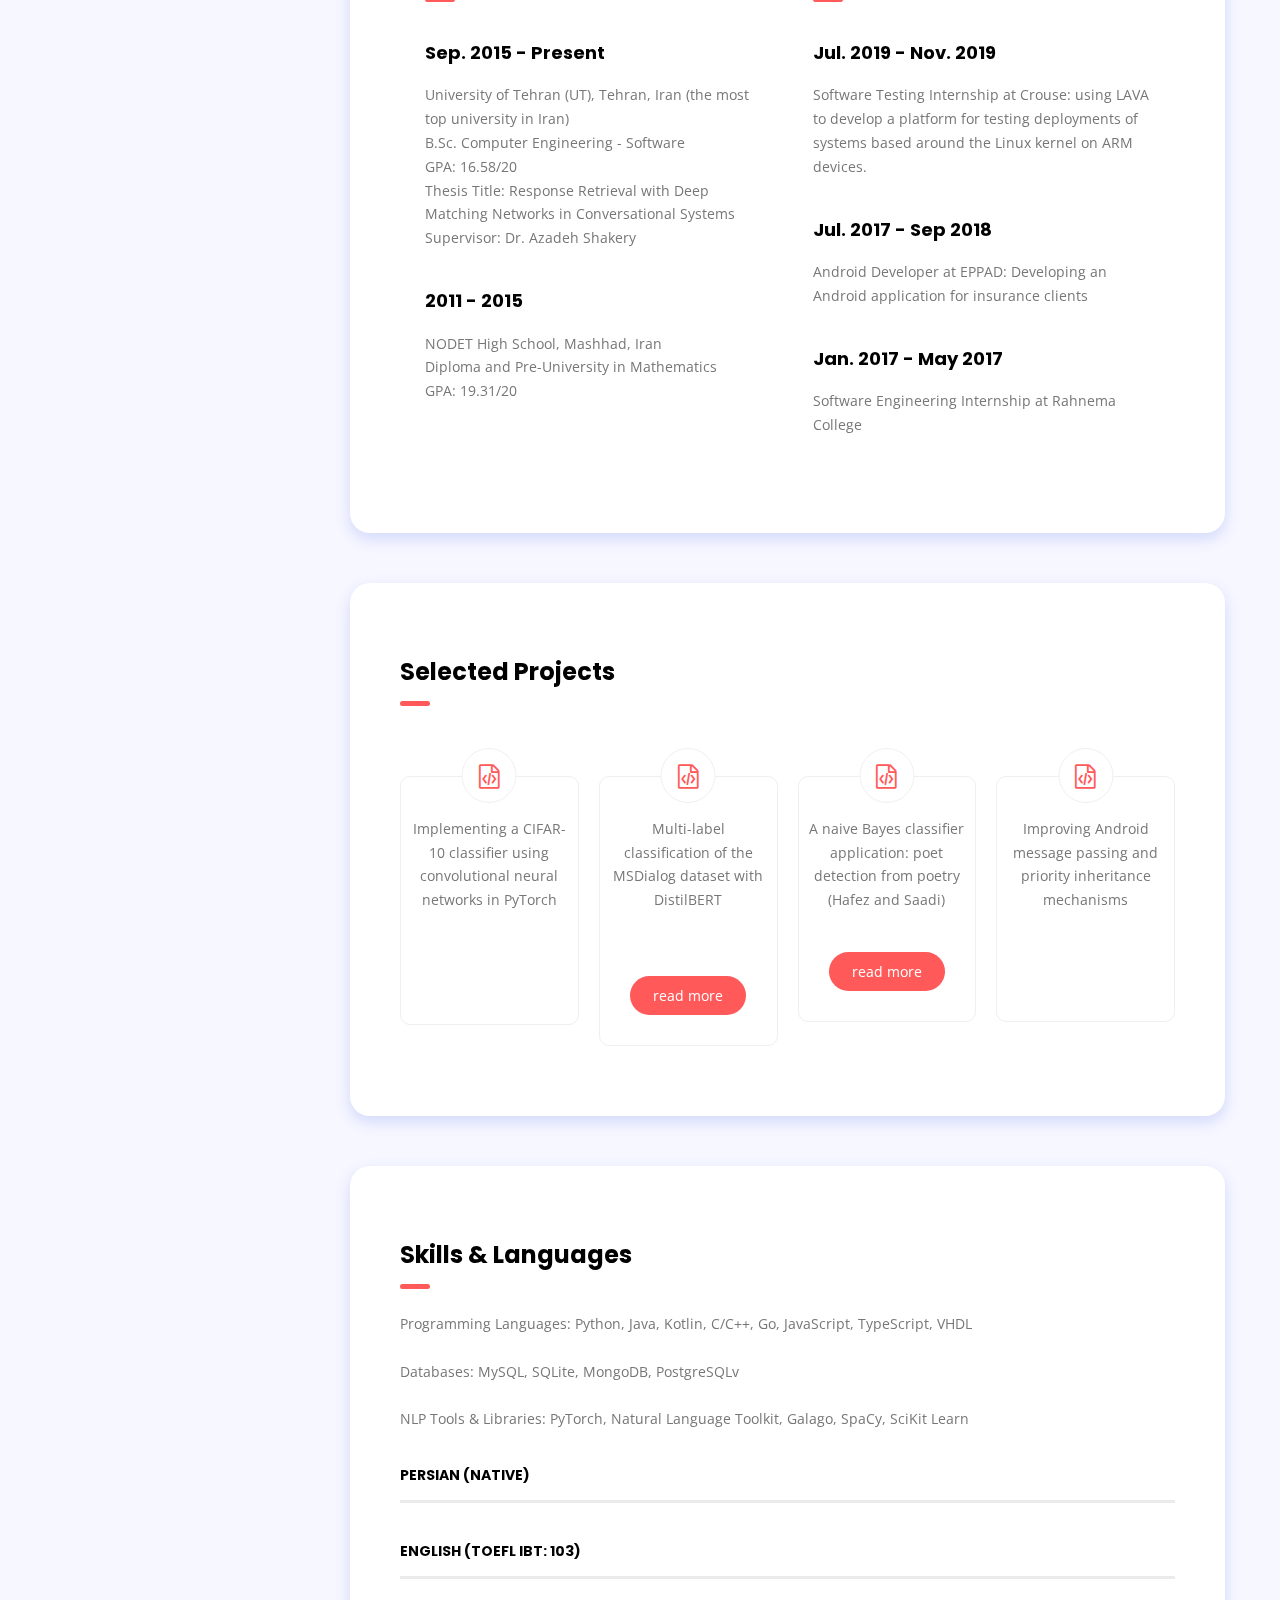
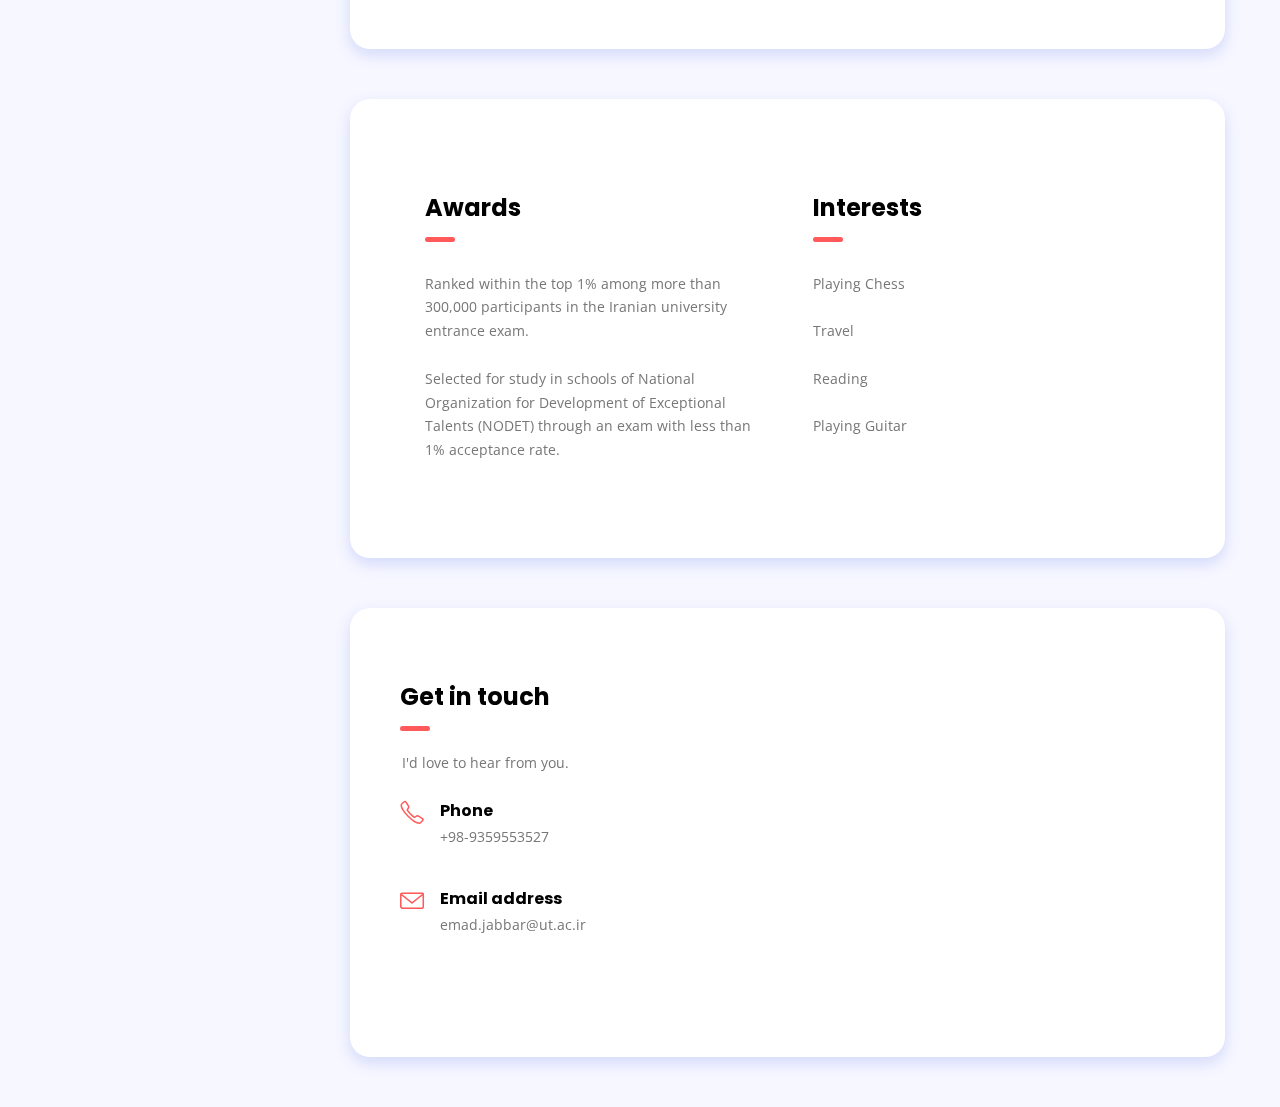
==== commit 1a02d656: "new cv format" ====
--- a/index.html
+++ b/index.html
@@ -127,7 +127,7 @@
                                             <div class="elementor-element elementor-element-62c7ffb elementor-widget__width-auto elementor-widget elementor-widget-Emad-button"
                                                  data-id="62c7ffb" data-element_type="widget"
                                                  data-widget_type="Emad-button.default">
-                                                <div class="elementor-widget-container"><a href="./wp-content/static/CV.pdf"
+                                                <div class="elementor-widget-container"><a href="wp-content/static/CV-old.pdf"
                                                                                            class="btn btn-default btn-lg" download>
                                                     <i class="icon-cloud-download"></i> Download CV </a></div>
                                             </div>
@@ -278,7 +278,7 @@
                                                                          data-id="7c95bda" data-element_type="widget"
                                                                          data-widget_type="Emad-button.default">
                                                                         <div class="elementor-widget-container"><a
-                                                                                href="./wp-content/static/CV.pdf" class="btn btn-default " download> <i
+                                                                                href="wp-content/static/CV-old.pdf" class="btn btn-default " download> <i
                                                                                 class="icon-cloud-download"></i>
                                                                             Download CV </a></div>
                                                                     </div>
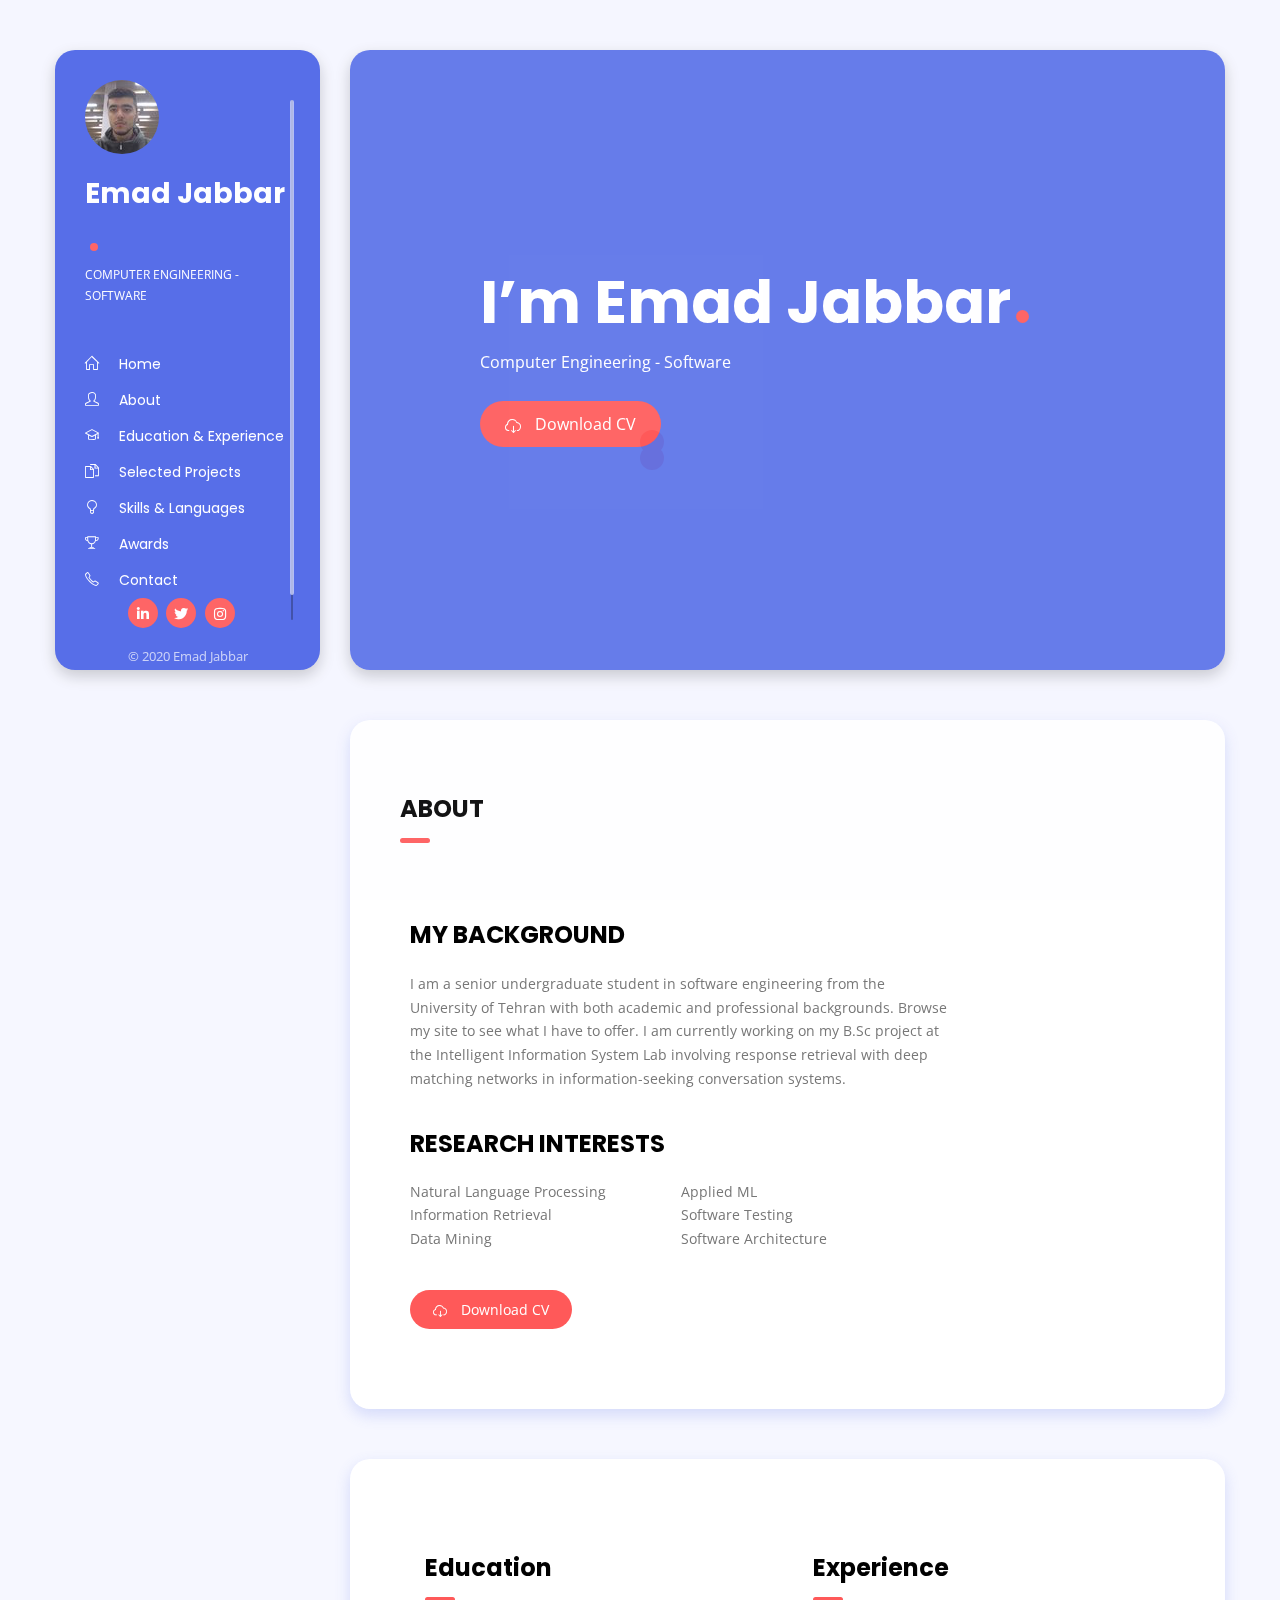
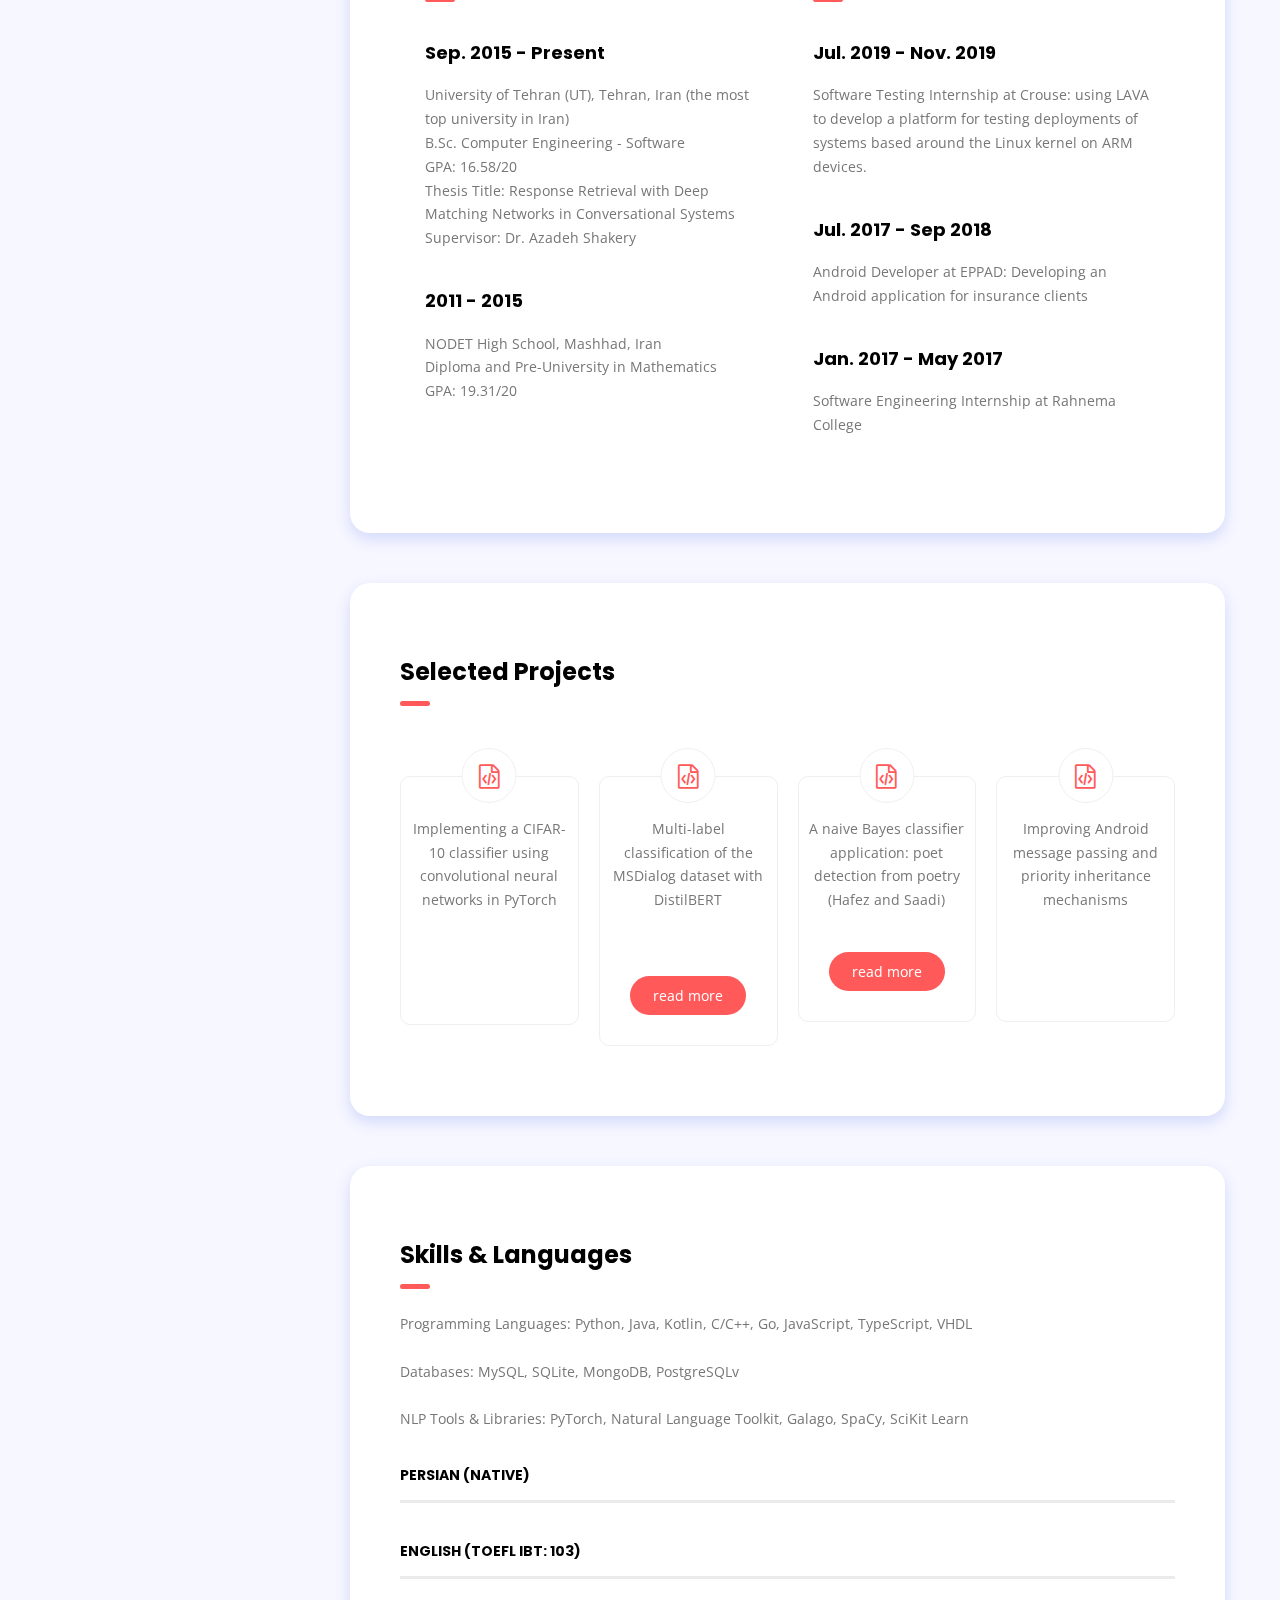
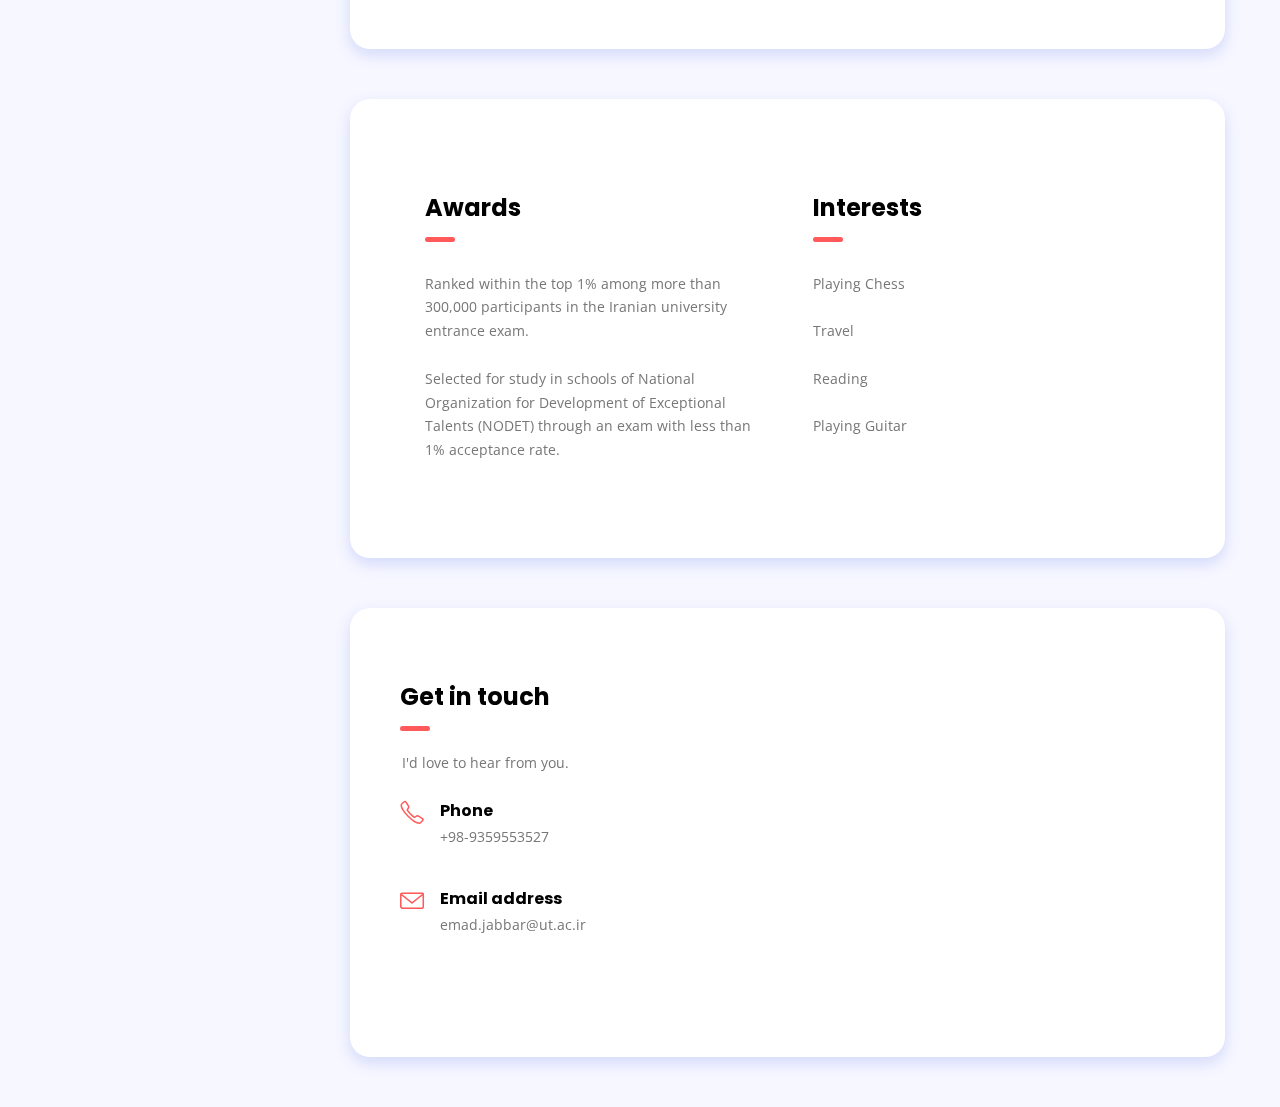
==== commit 17b0a75d: "fix links." ====
--- a/index.html
+++ b/index.html
@@ -127,7 +127,7 @@
                                             <div class="elementor-element elementor-element-62c7ffb elementor-widget__width-auto elementor-widget elementor-widget-Emad-button"
                                                  data-id="62c7ffb" data-element_type="widget"
                                                  data-widget_type="Emad-button.default">
-                                                <div class="elementor-widget-container"><a href="wp-content/static/CV-old.pdf"
+                                                <div class="elementor-widget-container"><a href="wp-content/static/CV.pdf"
                                                                                            class="btn btn-default btn-lg" download>
                                                     <i class="icon-cloud-download"></i> Download CV </a></div>
                                             </div>
@@ -278,7 +278,7 @@
                                                                          data-id="7c95bda" data-element_type="widget"
                                                                          data-widget_type="Emad-button.default">
                                                                         <div class="elementor-widget-container"><a
-                                                                                href="wp-content/static/CV-old.pdf" class="btn btn-default " download> <i
+                                                                                href="wp-content/static/CV.pdf" class="btn btn-default " download> <i
                                                                                 class="icon-cloud-download"></i>
                                                                             Download CV </a></div>
                                                                     </div>
